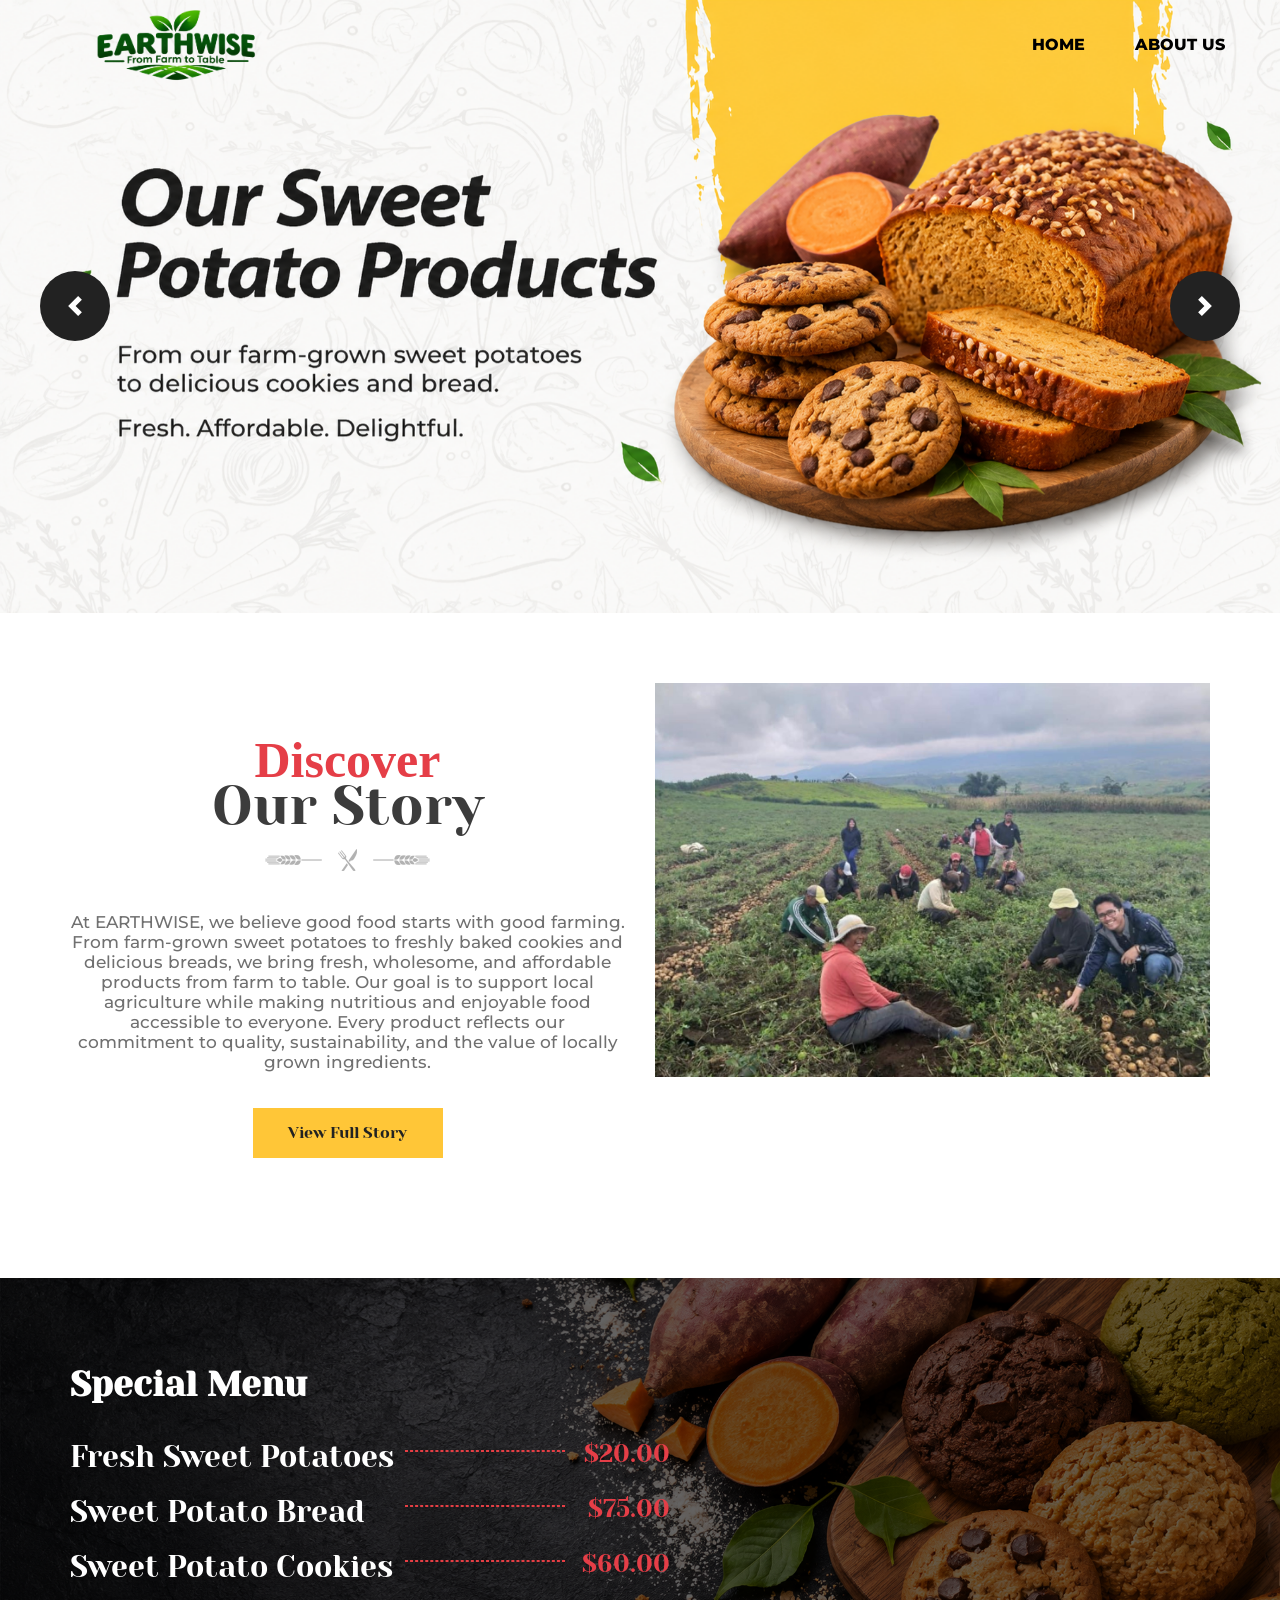
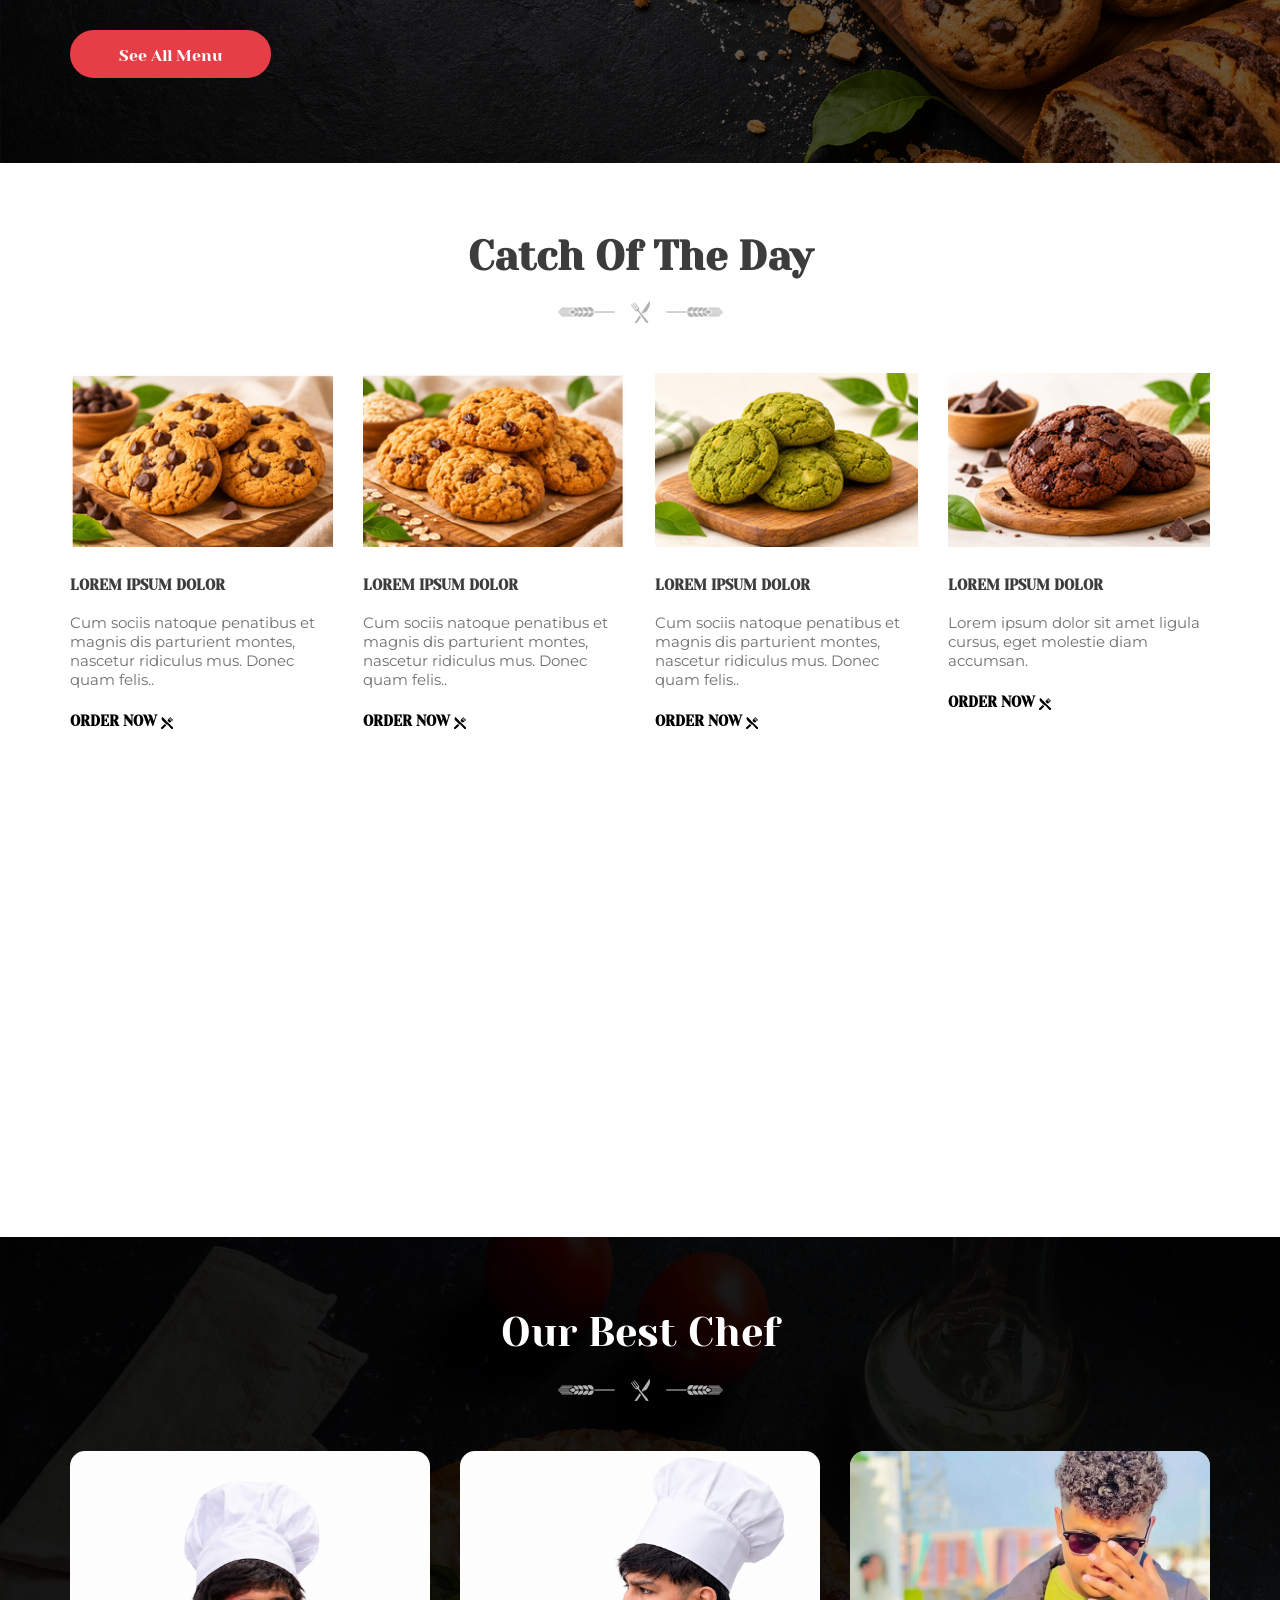
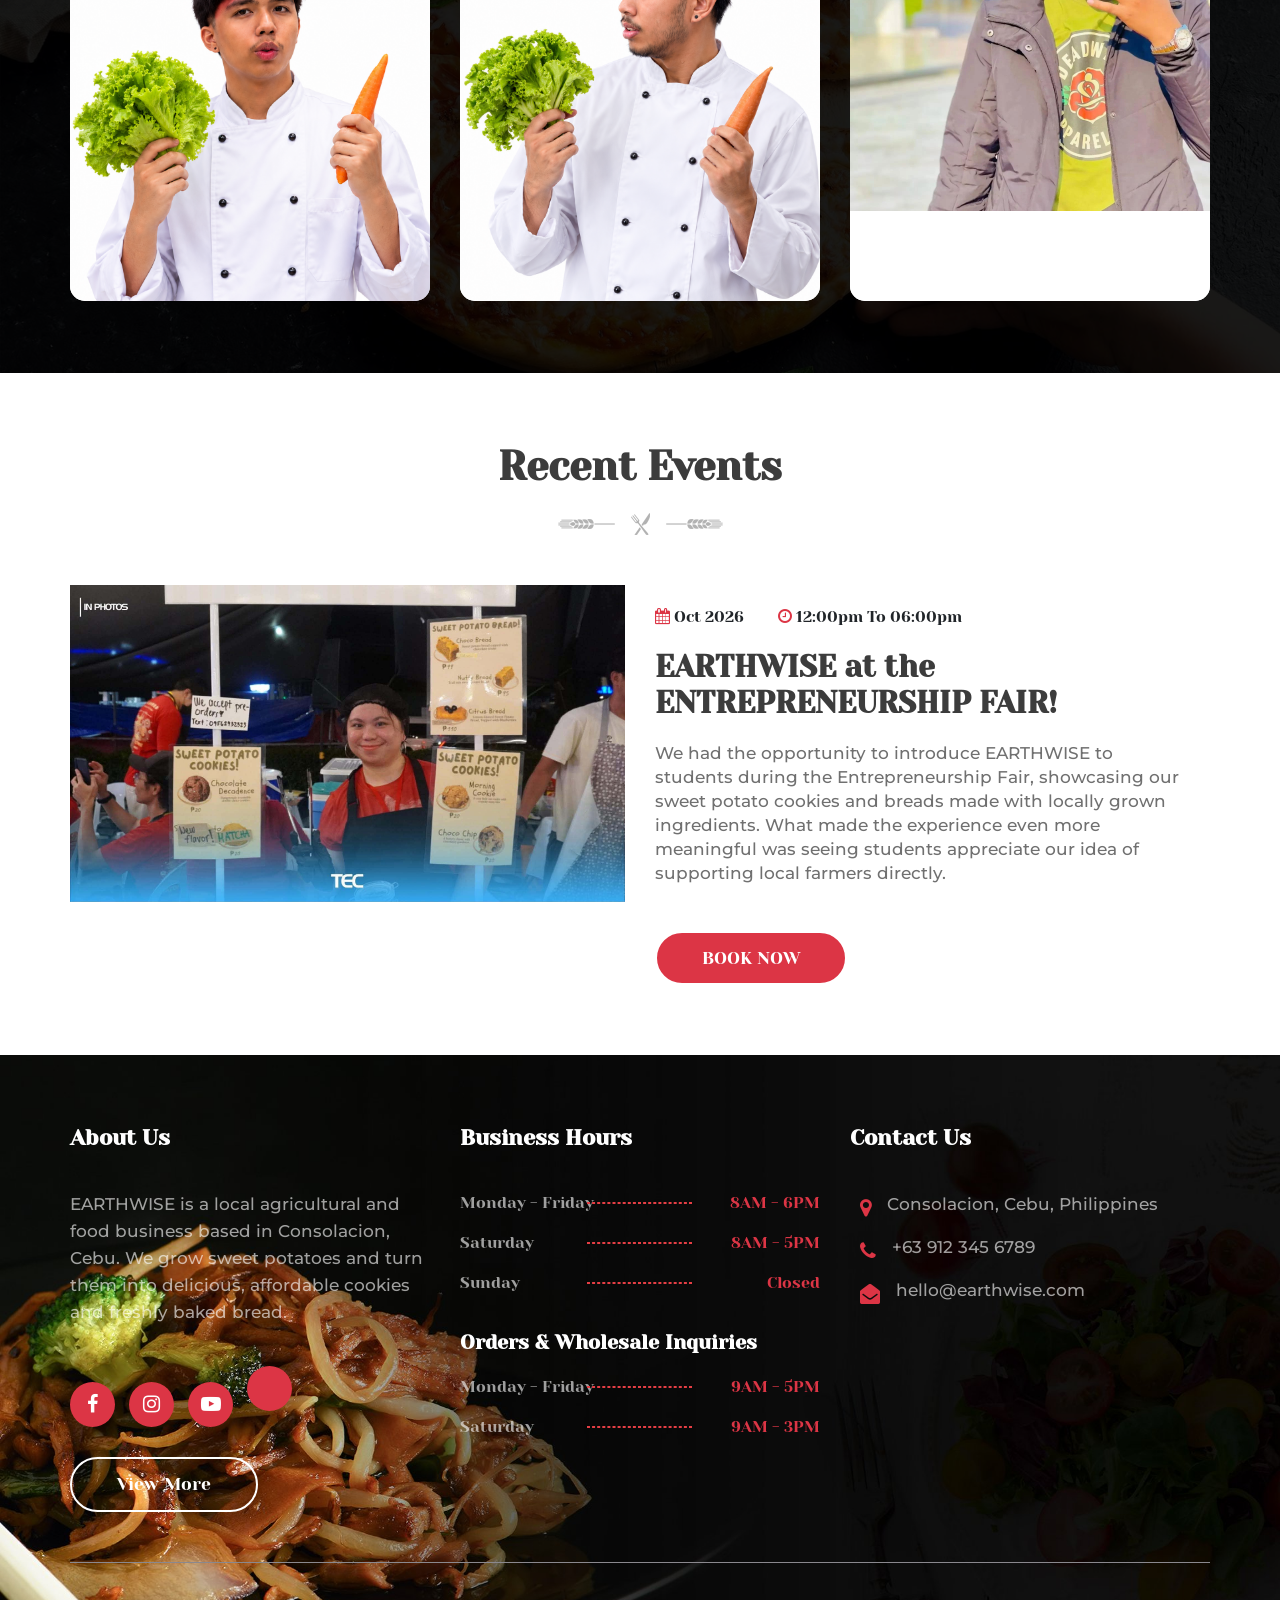
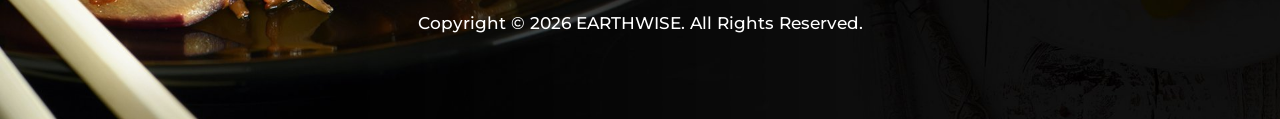
==== index.html @ 4eb08f8b "Update index.html" ====
<!DOCTYPE html>
<html lang="en">
   <head>
      <!-- basic -->
      <meta charset="utf-8">
      <meta http-equiv="X-UA-Compatible" content="IE=edge">
      <!-- mobile metas -->
      <meta name="viewport" content="width=device-width, initial-scale=1">
      <meta name="viewport" content="initial-scale=1, maximum-scale=1">
      <!-- site metas -->
      <meta name="keywords" content="">
      <meta name="description" content="">
      <meta name="author" content="">
      <!-- title -->
      <title>Yummo - Responsive Html5 Theme</title>
      <!-- fevicon -->
      <link rel="icon" href="images/fevicon.jpg" type="image/gif" />
      <!-- bootstrap css -->
      <link rel="stylesheet" href="css/bootstrap.min.css" />
      <!-- owl stylesheets -->
      <link rel="stylesheet" href="css/owl.carousel.min.css" />
      <link rel="stylesheet" href="css/owl.theme.default.css" />
      <!-- slick slider style -->
      <link rel="stylesheet" href="css/slick-theme.css" />
      <link rel="stylesheet" href="css/slick.css" />
      <!-- site css -->
      <link rel="stylesheet" href="css/style.css" />
      <!-- responsive css -->
      <link rel="stylesheet" href="css/responsive.css" />
      <!-- font awesome link -->
      <link rel="stylesheet" href="https://cdnjs.cloudflare.com/ajax/libs/font-awesome/4.7.0/css/font-awesome.min.css" />
      <!---<link href="https://unpkg.com/aos@2.3.1/dist/aos.css" rel="stylesheet"><-->
      <!--[if lt IE 9]>
      <script src="https://oss.maxcdn.com/libs/html5shiv/3.7.0/html5shiv.js"></script>
      <script src="https://oss.maxcdn.com/libs/respond.js/1.4.2/respond.min.js"></script>
      <![endif]-->
   </head>
   <body class="home_page">
      <!-- header -->
      <header>
         <div class="container">
            <div class="row">
               <div class="col-md-12 col-lg-3">
                  <div class="logo">
                     <a href="index.html"><img src="img/logo_.png"></a>
                  </div>
               </div>
               <div class="col-md-12 col-lg-9">
                  <nav>
                     <div class="hamburger">
                        <div class="line1"></div>
                        <div class="line2"></div>
                        <div class="line3"></div>
                     </div>
                     <ul class="nav-links">
                        <li><a href="index.html">HOME</a></li>
                        <li><a href="about.html">ABOUT US</a></li>
                        <!-- <li><a href="h_menu.html">MENU</a></li>
                        <li><a href="reservation.html">RESERVATION</a></li> 
                         <li><a href="blog.html">BLOG</a></li> 
                        <li><a href="contact.html">CONTACT US</a></li> -->
                        </ul>
                  </nav>
               </div>
            </div>
         </div>
      </header>
      <!-- header end -->
      <!-- slider -->
      <div class="slider">
         <div id="slider_main" class="carousel slide" data-ride="carousel">
            <!-- The slideshow -->
            <div class="carousel-inner">
               <div class="carousel-item active">
                  <img src="img/slider1.jpg" alt="slider1" />
               </div>
               <div class="carousel-item">
                  <img src="img/slider2.jpg" alt="slider1" />
               </div>
               <div class="carousel-item">
                  <img src="img/slider3.jpg" alt="slider1" />
               </div>
            </div>
            <!-- Left and right controls -->
            <a class="carousel-control-prev" href="#slider_main" data-slide="prev">
            <span class="carousel-control-prev-icon"></span>
            </a>
            <a class="carousel-control-next" href="#slider_main" data-slide="next">
            <span class="carousel-control-next-icon"></span>
            </a>
         </div>
      </div>
      <!-- slider end -->
      <!--- welcome -->
      <section class="welcome-industro">
         <div class="container">
            <div class="row">
               <div class="col-md-6 col-sm-6 col-lg-6">
                  <div class="our-story">
                     <h4>Discover</h4>
                     <h2>our story</h2>
                     <span><img src="img/heading-dark.png"></span>
                     <p>At EARTHWISE, we believe good food starts with good farming. From farm-grown sweet potatoes to freshly baked cookies and delicious breads, we bring fresh, wholesome, and affordable products from farm to table. Our goal is to support local agriculture while making nutritious and enjoyable food accessible to everyone. Every product reflects our commitment to quality, sustainability, and the value of locally grown ingredients.</p>
                     <a href="#">view full story</a>
                  </div>
               </div>
               <div class="col-md-6 col-sm-6 col-lg-6">
                  <div class="hend-colnge">
                     <img src="img/our-story.jpg">
                  </div>
               </div>
            </div>
         </div>
      </section>
      <!--- End welcome -->
      <!--- Hotel menu -->
      <section class="special-menu">
         <div class="container">
            <div class="row">
               <div class="col-md-8">
                  <div class="Crepes-box">
                     <h2>Special Menu</h2>
                     <ul>
                        <li>Fresh Sweet Potatoes<span>$20.00</span></li>
                        <li>Sweet Potato Bread<span>$75.00</span></li>
                        <li>Sweet Potato Cookies<span>$60.00</span></li>
                     </ul>
                     <a href="h_menu.html">See All Menu</a>
                  </div>
               </div>
            </div>
         </div>
      </section>
      <!--- Hotel menu end -->
      <!-- section -->
      <section class="catchof">
         <div class="container">
            <div class="row">
               <div class="col-md-12">
                  <div class="day-off">
                     <h2>Catch Of The Day</h2>
                     <span><img src="img/heading-dark.png"></span>   
                  </div>
               </div>
               <div class="col-md-3 col-sm-6 col-lg-3">
                  <div class="best-gest">
                     <div class="dolor-text">
                        <img src="img/272x180x1.jpg">
                     </div>
                     <div class="drem-hotel">
                        <h5>LOREM IPSUM DOLOR</h5>
                        <p>Cum sociis natoque penatibus et magnis dis parturient montes, nascetur ridiculus mus. Donec quam felis..</p>
                        <a href="#">Order Now <span><img src="img/12x12x1.png"></span></a>
                     </div>
                  </div>
               </div>
               <div class="col-md-3 col-sm-6 col-lg-3">
                  <div class="best-gest">
                     <div class="dolor-text">
                        <img src="img/272x180x2.jpg">
                     </div>
                     <div class="drem-hotel">
                        <h5>LOREM IPSUM DOLOR</h5>
                        <p>Cum sociis natoque penatibus et magnis dis parturient montes, nascetur ridiculus mus. Donec quam felis..</p>
                        <a href="#">order now <span><img src="img/12x12x1.png"></span></a>
                     </div>
                  </div>
               </div>
               <div class="col-md-3 col-sm-6 col-lg-3">
                  <div class="best-gest">
                     <div class="dolor-text">
                        <img src="img/272x180x3.jpg">
                     </div>
                     <div class="drem-hotel">
                        <h5>LOREM IPSUM DOLOR</h5>
                        <p>Cum sociis natoque penatibus et magnis dis parturient montes, nascetur ridiculus mus. Donec quam felis..</p>
                        <a href="#">order now <span><img src="img/12x12x1.png"></span></a>
                     </div>
                  </div>
               </div>
               <div class="col-md-3 col-sm-6 col-lg-3">
                  <div class="best-gest">
                     <div class="dolor-text">
                        <img src="img/272x180x4.jpg">
                     </div>
                     <div class="drem-hotel">
                        <h5>LOREM IPSUM DOLOR</h5>
                        <p>Lorem ipsum dolor sit amet ligula cursus, eget molestie diam accumsan.</p>
                        <a href="#">order now <span><img src="img/12x12x1.png"></span></a>
                     </div>
                  </div>
               </div>
            </div>
         </div>
      </section>
      <!-- end section -->
      <!-- section -->
      <section class="make-test" style="background-image: url(img/fixed-img.jpg); width: 100%;float: left;background-size: auto;background-attachment: fixed;">
         <div class="container">
            <div class="row">
               <div class="col-md-12">
                  <div class="make-text">
                     <h2>Make taste different</h2>
                     <p>Experience the goodness of locally grown sweet potatoes, transformed into delicious cookies and freshly baked breads. At EARTHWISE, we combine quality ingredients, farm-fresh goodness, and affordable prices to bring something special to every bite. From our farm to your table, discover food that's wholesome, delicious, and made with purpose.</p>
                     <a class="view" href="#">view more</a>
                  </div>
               </div>
            </div>
         </div>
      </section>
      <!-- end section -->


      <!-- blog section 
      <section class="leftst-blog">
         <div class="container">
            <div class="row">
               <div class="col-md-12">
                  <div class="bloger-change">
                     <h2>From the Blog</h2>
                     <span class="icon"><img src="img/heading-dark.png"></span>   
                  </div>
               </div>
               <div class="col-md-4 col-sm-6 col-lg-4">
                  <div class="hotel-blog">
                     <figure class="snip1409"><img src="img/news-img1.jpg">
                        <i class="fa fa-home" aria-hidden="true"></i>
                        <a href="#"></a>
                     </figure>
                     <div class="Spicy-Food">
                        <h4>Hot Cake</h4>
                        <p>Lorem ipsum dolor sit amet, consectetur adipiscing elit eros...</p>
                        <a class="apr" href="#"><span> <i class="fa fa-clock-o" aria-hidden="true"></i>Apr 22, 2016</span></a>
                        <a  class="Comments" href="#"><i class="fa fa-commenting-o" aria-hidden="true"></i><span>  Comments</span></a>
                     </div>
                  </div>
               </div>
               <div class="col-md-4 col-sm-6 col-lg-4">
                  <div class="hotel-blog">
                     <figure class="snip1409"><img src="img/news-img2.jpg">
                        <i class="fa fa-home" aria-hidden="true"></i>
                        <a href="#"></a>
                     </figure>
                     <div class="Spicy-Food">
                        <h4>Fresh Salad</h4>
                        <p>Lorem ipsum dolor sit amet, consectetur adipiscing elit eros...</p>
                        <a class="apr" href="#"><i class="fa fa-clock-o" aria-hidden="true"></i><span> Apr 22, 2016</span></a>
                        <a  class="Comments" href="#"><i class="fa fa-commenting-o" aria-hidden="true"></i><span>  Comments</span></a>
                     </div>
                  </div>
               </div>
               <div class="col-md-4 col-sm-6 col-lg-4">
                  <div class="hotel-blog">
                     <figure class="snip1409"><img src="img/news-img3.jpg">
                        <i class="fa fa-home" aria-hidden="true"></i>
                        <a href="#"></a>
                     </figure>
                     <div class="Spicy-Food">
                        <h4>Spicy Food</h4>
                        <p>Lorem ipsum dolor sit amet, consectetur adipiscing elit eros...</p>
                        <a class="apr" href="#"><i class="fa fa-clock-o" aria-hidden="true"></i><span> Apr 22, 2016</span></a>
                        <a  class="Comments" href="#"> <i class="fa fa-commenting-o" aria-hidden="true"></i><span>  Comments</span></a>
                     </div>
                  </div>
               </div>
            </div>
         </div>
      </section>
       blog section end -->



      <!-- our team -->
      <section class="best-ourchef">
         <div class="container">
            <div class="row">
               <div class="col-md-12">
                  <div class="ullamco-besr">
                     <h2>Our Best Chef</h2>
                     <span class="icon"><img src="img/heading-dark.png"></span>
                  </div>
               </div>
               <div class="col-md-4 col-sm-6 col-lg-4">
                  <div class="surti">
                     <div class="box">
                        <div class="imgBx">
                           <img src="img/t1.png" alt="">
                        </div>
                        <ul class="social-icon">
                           <li><a href="#"><i class="fa fa-facebook"></i></a></li>
                           <li><a href="#"><i class="fa fa-twitter"></i></a></li>
                           <li><a href="#"><i class="fa fa-linkedin"></i></a></li>
                           <li><a href="#"><i class="fa fa-instagram"></i></a></li>
                        </ul>
                        <div class="details">
                           <h2>Ajay S.<br><span>(Senior Chef)</span></h2>
                        </div>
                     </div>
                  </div>
               </div>
               <div class="col-md-4 col-sm-6 col-lg-4">
                  <div class="surti">
                     <div class="box">
                        <div class="imgBx">
                           <img src="img/t2.png" alt="">
                        </div>
                        <ul class="social-icon">
                           <li><a href="#"><i class="fa fa-facebook"></i></a></li>
                           <li><a href="#"><i class="fa fa-twitter"></i></a></li>
                           <li><a href="#"><i class="fa fa-linkedin"></i></a></li>
                           <li><a href="#"><i class="fa fa-instagram"></i></a></li>
                        </ul>
                        <div class="details">
                           <h2>Shruti J.<br><span>(Senior Chef)</span></h2>
                        </div>
                     </div>
                  </div>
               </div>
               <div class="col-md-4 col-sm-6 col-lg-4">
                  <div class="surti">
                     <div class="box">
                        <div class="imgBx">
                           <img src="img/t3.png" alt="">
                        </div>
                        <ul class="social-icon">
                           <li><a href="#"><i class="fa fa-facebook"></i></a></li>
                           <li><a href="#"><i class="fa fa-twitter"></i></a></li>
                           <li><a href="#"><i class="fa fa-linkedin"></i></a></li>
                           <li><a href="#"><i class="fa fa-instagram"></i></a></li>
                        </ul>
                        <div class="details">
                           <h2>Ajay S.<br><span>(Senior Chef)</span></h2>
                        </div>
                     </div>
                  </div>
               </div>
            </div>
         </div>
      </section>
      <!-- our team end -->


 
      <section class="recnet">
         <div class="container">
            <div class="row">
               <div class="col-md-12">
                  <div class="just-news">
                     <h2>Recent Events</h2>
                     <span class="icon"><img src="img/heading-dark.png"></span>   
                  </div>
               </div>
               <div class="col-md-6 col-sm-6 col-lg-6">
                  <div class="jusne-clender">
                     <img src="img/ev1.jpg">
                  </div>
               </div>
               <div class="col-md-6 col-sm-6 col-lg-6">
                  <div class="master-chef">
                     <ul>
                        <li><i class="fa fa-calendar"></i> Oct 2026</li>
                        <li><i class="fa fa-clock-o"></i> 12:00pm To 06:00pm</li>
                     </ul>
                     <h2>EARTHWISE at the ENTREPRENEURSHIP FAIR!</h2>
                     <p>We had the opportunity to introduce EARTHWISE to students during the Entrepreneurship Fair, showcasing our sweet potato cookies and breads made with locally grown ingredients.
What made the experience even more meaningful was seeing students appreciate our idea of supporting local farmers directly.</p>
                     <a class="view" href="#">BOOK NOW</a>
                  </div>
               </div>


            </div>

         </div>
      </section>



      <!-- partners
      <section class="lone-team">
         <div class="container">
            <div class="row">
               <div class="col-md-12">
                  <div class="ecco-fot">
                     <h2>Our Patner’s</h2>
                     <span class="icon"><img src="img/heading-dark.png"></span>
                  </div>
               </div>
               <div class="owl-carousel owl-theme">
                  <div class="item">
                     <div class="news-log">
                        <img src="img/p1 (1).jpg">
                     </div>
                  </div>
                  <div class="item">
                     <div class="news-log">
                        <img src="img/p3.jpg">
                     </div>
                  </div>
                  <div class="item">
                     <div class="news-log">
                        <img src="img/p4.jpg">
                     </div>
                  </div>
                  <div class="item">
                     <div class="news-log">
                        <img src="img/p1 (1).jpg">
                     </div>
                  </div>
               </div>
            </div>
         </div>
      </section>
 partners end -->
   
<!-- footer -->
<footer>
   <div class="container">
      <div class="row">

         <!-- About Us -->
         <div class="col-md-4 col-sm-6 col-lg-4">
            <div class="footer-about">
               <h2>About Us</h2>
               <p>
                  EARTHWISE is a local agricultural and food business
                  based in Consolacion, Cebu. We grow sweet potatoes
                  and turn them into delicious, affordable cookies
                  and freshly baked bread.
               </p>
               <ul>
                  <li><a href="#"><i class="fa fa-facebook"></i></a></li>
                  <li><a href="#"><i class="fa fa-instagram"></i></a></li>
                  <li><a href="#"><i class="fa fa-youtube-play"></i></a></li>
                  <li><a href="#"><i class="fa fa-tiktok"></i></a></li>
               </ul>
               <a class="view" href="about.html">View More</a>
            </div>
         </div>

         <!-- Business Hours -->
         <div class="col-md-4 col-sm-6 col-lg-4">
            <div class="footer-about">
               <h2>Business Hours</h2>
               <ul class="Opening-hours">
                  <li><a href="#">Monday - Friday</a><span>8AM - 6PM</span></li>
                  <li><a href="#">Saturday</a><span>8AM - 5PM</span></li>
                  <li><a href="#">Sunday</a><span>Closed</span></li>

                  <h4>Orders & Wholesale Inquiries</h4>
                  <li><a href="#">Monday - Friday</a><span>9AM - 5PM</span></li>
                  <li><a href="#">Saturday</a><span>9AM - 3PM</span></li>
               </ul>
            </div>
         </div>

         <!-- Contact Us -->
         <div class="col-md-4 col-sm-6 col-lg-4">
            <div class="footer-about">
               <h2>Contact Us</h2>

               <a class="brght" href="#">
                  <i class="fa fa-map-marker" aria-hidden="true"></i>
                  <p class="ind">Consolacion, Cebu, Philippines</p>
               </a>

               <a class="brght" href="tel:+639123456789">
                  <i class="fa fa-phone" aria-hidden="true"></i>
                  <p class="ind">+63 912 345 6789</p>
               </a>

               <a class="brght" href="mailto:hello@earthwise.com">
                  <i class="fa fa-envelope-open" aria-hidden="true"></i>
                  <p class="ind">hello@earthwise.com</p>
               </a>
            </div>
         </div>

         <!-- Copyright -->
         <div class="col-md-12">
            <hr>
            <p class="right">
               Copyright © 2026 EARTHWISE. All Rights Reserved.
            </p>
         </div>

      </div>
   </div>
</footer>
<!-- footer end -->

      <!-- jQuery first, then Popper.js, then Bootstrap JS -->
      <script src="js/jquery.min.js"></script>
      <script src="js/jquery-3.2.1.slim.min.js"></script>
      <script src="js/popper.min.js"></script>
      <script src="js/bootstrap.min.js"></script>
      <script src="js/slick.min.js"></script>
      <script src="js/main.js"></script>
      <script src="js/owl.carousel.min.js"></script>
      <script src="https://unpkg.com/aos@2.3.1/dist/aos.js"></script>
      <script type="text/javascript">/* Demo purposes only */
         $(".hover").mouseleave(
           function () {
             $(this).removeClass("hover");
           }
         );
      </script>
      <script type="text/javascript">$('.owl-carousel').owlCarousel({
         loop:true,
         autoplay:true,
          autoplayTimeout:2000,
         margin:10,
         nav:true,
         responsive:{
             0:{
                 items:2
             },
             600:{
                 items:4
             },
             1000:{
                 items:6
             }
         }
         })
      </script>
      <script>
         AOS.init({duration:1000,
         });
      </script>
   </body>
</html>
---- css/style.css ----
@import url('https://fonts.googleapis.com/css2?family=Yeseva+One&display=swap');
@import url('https://fonts.googleapis.com/css2?family=Bellefair&family=Yeseva+One&display=swap');
@import url('https://fonts.googleapis.com/css2?family=Montserrat:wght@300;400;500;600;700;800;900&display=swap');
* {
    box-sizing: border-box;
}

body {
    margin: 0px;
    padding: 0px;
    font-family: 'Yeseva One', cursive;
    overflow-x: hidden;
}

h1,
h2,
h3,
h4,
h5,
h6 {
    color: #3c3c3c;
    margin: 0px;
    padding: 0px;
    font-family: 'Yeseva One', cursive;
}

.container {
    max-width: 1170px;
    margin: 0 auto;
}

.img-responsive {
    max-width: 100%;
}

.slick-prev,
.slick-next {
    font-size: 0;
    line-height: 0;
    position: absolute;
    top: 50%;
    display: block;
    width: 20px;
    height: 20px;
    padding: 0;
    -webkit-transform: translate(0, -50%);
    -ms-transform: translate(0, -50%);
    transform: translate(0, -50%);
    cursor: pointer;
    color: transparent;
    border: none;
    outline: none;
    background: red;
}

.bg-dark {
    background-color: rgb(0, 23, 60, 0.1) !important;
    position: absolute;
    z-index: 999;
    width: 100%;
    padding: 20px 31px;
}

.slider-section .slick-next {
    right: 40px;
    top: 46%;
    width: 50px;
    height: 50px;
    background-color: #ee2852 !important;
    border: 1px solid #ee2852;
    border-radius: 30px;
    display: none !important;
}

.ml-auto,
.mx-auto {
    margin-left: auto!important;
    font-weight: 700;
}

.slick-dots li {
    position: relative;
    display: inline-block;
    width: 20px;
    height: 20px;
    margin: 0 19px;
    padding: 0;
    cursor: pointer;
    margin: 0 24px;
}

.slider-section .slider-images img:before {
    content: '';
    width: 100%;
    background-color: rgb(19, 15, 64, 0.5);
    position: absolute;
    height: 100%;
}

.slider-section .slider-images img {
    width: 100%;
    position: relative;
}

.slider-images:before {
    content: '';
    width: 100%;
    height: 100%;
    background-color: rgb(0, 0, 0, 0.5);
    position: absolute;
    top: 0;
    bottom: 0;
    z-index: 999;
}

.slick-prev,
.slick-next {
    font-size: 0px;
    line-height: 10;
    position: absolute;
    top: 50%;
    display: block;
    width: 20px;
    height: 20px;
    padding: 0;
    -webkit-transform: translate(0, -50%);
    -ms-transform: translate(0, -50%);
    transform: translate(0, -50%);
    cursor: pointer;
    border: none;
    outline: none;
    z-index: 99;
}

.slider-text {
    position: absolute;
    top: 31%;
    left: 15%;
    right: 15%;
    z-index: 9999;
    text-align: center;
}

.slick-dotted.slick-slider {
    margin-bottom: 0px !important;
}

.navbar-dark .navbar-nav .nav-link {
    color: #ffffff;
}

.slider-text h2 {
    font-size: 50px;
    font-weight: 800;
    color: #ffffff;
    padding-bottom: 26px;
    line-height: 64px;
}

.slider-text span {
    font-size: 17px;
    font-weight: 600;
    color: #47da84;
    letter-spacing: 3px;
}

.slider-text h5 {
    font-weight: 600;
    color: #fff;
}

.slider-text p {
    font-size: 18px;
    font-weight: 500;
    color: #ffff;
}

.slider-text a {
    width: 163px;
    height: 50px;
    background-color: #2ed573;
    display: inline-block;
    text-align: center;
    line-height: 50px;
    text-decoration: none;
    color: #fff;
}

.slider-text a {
    width: 163px;
    height: 50px;
    background-color: #ffffff;
    display: inline-block;
    text-align: center;
    line-height: 50px;
    text-decoration: none;
    color: #191616;
    font-weight: 600;
}

.slider-section .slick-dots li button {
    font-size: none !important;
    line-height: 0;
    display: block;
    width: 12px;
    height: 12px;
    padding: 5px;
    cursor: pointer;
    color: transparent;
    border: 2px solid #e53e47;
    outline: none;
    background: transparent;
    border-radius: 30px;
}

.slider-text a:hover {
    background-color: #ff5e15;
    transition: all 0.8s;
    color: #000;
}

.slider-text h2 {
    font-size: 55px;
    line-height: 58px;
    font-weight: 700;
}

#slider_main .carousel-control-next,
#slider_main .carousel-control-prev {
    position: absolute;
    top: calc(50% - 35px);
    bottom: 0;
    display: -webkit-box;
    display: -ms-flexbox;
    display: flex;
    -webkit-box-align: center;
    -ms-flex-align: center;
    align-items: center;
    -webkit-box-pack: center;
    -ms-flex-pack: center;
    justify-content: center;
    width: 70px;
    color: #fff;
    text-align: center;
    opacity: 1;
    height: 70px;
    border-radius: 100%;
    background: #222;
    margin: 0 40px;
}

#slider_main .carousel-control-next:hover,
#slider_main .carousel-control-prev:hover,
#slider_main .carousel-control-next:focus,
#slider_main .carousel-control-prev:focus {
    background: #ffc637;
}


/*asetic*/

.slick-dots {
    position: absolute;
    bottom: 11px;
    display: block;
    width: 100%;
    padding: 0;
    margin: 0x;
    list-style: none;
    text-align: center;
    cursor: pointer;
}

.slider-text h4 {
    font-size: 24px;
    font-weight: 600;
    color: #e53e47;
    margin-bottom: 26px;
    letter-spacing: 2px;
}

.slick-dots li button:before {
    font-family: 'slick';
    font-size: 6px;
    line-height: 20px;
    position: absolute;
    top: 0;
    left: 0;
    width: 20px;
    height: 20px;
    content: '•';
    text-align: center;
    opacity: .25;
    color: none;
    -webkit-font-smoothing: antialiased;
    -moz-osx-font-smoothing: grayscale;
}

.slider-section .slick-dots li button:hover {
    background-color: #e53e47;
    font-size: none !important;
}


/*nav-bar-*/

header nav {
    width: auto;
    background: transparent;
    box-shadow: none;
    position: relative;
    z-index: 99;
    padding: 18px 0 0;
    float: right;
    display: flex;
    justify-content: flex-end;
    position: absolute;
    right: 0;
    top: -10px;
}

.nav-links li {
    margin-left: 15px;
}


/*Styling logo*/

.logo img {
    max-width: 100%;
    margin: 0;
}


/*Styling Links*/

.nav-links {
    display: flex;
    list-style: none;
    width: auto;
    padding: 0px;
    justify-content: space-between;
    text-transform: uppercase;
    float: right;
    margin: 5px 0 0 0;
}

.nav-links li a {
    text-decoration: none;
    margin: 0px;
    color: #000;
    font-size: 16px;
    font-weight: 800;
    font-family: 'Montserrat', sans-serif;
    padding: 10px 0;
    float: left;
}

.nav-links li a:hover {
    color: #e53e47;
}

.nav-links li {
    position: relative;
    margin: 0 0 0 50px;
}

.nav-links li a::before {
    content: "";
    display: block;
    height: 3px;
    width: 0%;
    background-color: #e53e47;
    position: absolute;
    transition: all ease-in-out 250ms;
    margin: 0;
    bottom: 0;
}

.nav-links li a:hover::before {
    width: 100%;
}

header {
    padding: 10px 0;
    position: relative;
    width: 100%;
    z-index: 1;
}

.home_page header {
    position: absolute;
    top: 0;
    left: 0;
}


/*Styling Buttons*/

.login-button {
    background-color: #e53e47;
    border: 1.5px solid #e53e47;
    border-radius: 0px;
    padding: 8px 31px;
    font-size: 15px;
    cursor: pointer;
    color: #fff;
}

.login-button:hover {
    color: #131418;
    background-color: #f2f5f7;
    border: 1.5px solid #f2f5f7;
    transition: all ease-in-out 350ms;
}

.join-button {
    color: #131418;
    background-color: #61DAFB;
    border: 1.5px solid #61DAFB;
    border-radius: 2em;
    padding: 0.6rem 0.8rem;
    font-size: 1rem;
    cursor: pointer;
}

.join-button:hover {
    color: #f2f5f7;
    background-color: transparent;
    border: 1.5px solid #f2f5f7;
    transition: all ease-in-out 350ms;
}


/*Styling Hamburger Icon*/

.hamburger div {
    width: 30px;
    height: 3px;
    background: #222;
    margin: 4px 0;
    transition: all 0.3s ease;
}

.hamburger {
    display: none;
}


/*Stying for small screens*/

@media screen and (max-width: 991px) {
    nav {
        position: absolute;
        z-index: 3;
    }
    nav {
        padding: 0px;
        text-align: center;
    }
    .nav-links {
        padding-top: 20px;
    }
    .nav-links li a {
        color: #fff;
    }
    .nav-links {
        display: block;
    }
    .nav-links li {
        position: relative;
        margin: 0;
        float: left;
        width: 100%;
        padding-left: 30px;
    }
    .nav-links.open {
        left: 0;
    }
    .hamburger {
        display: block;
        position: absolute;
        cursor: pointer;
        right: 15px;
        top: 30%;
        transform: translate(-5%, -50%);
        z-index: 2;
        transition: all 0.7s ease;
    }
    .nav-links {
        position: fixed;
        background: #131418;
        height: 100vh;
        width: 100%;
        flex-direction: column;
        clip-path: circle(50px at 90% -20%);
        -webkit-clip-path: circle(50px at 90% -10%);
        transition: all 1s ease-out;
        pointer-events: none;
        top: -40px;
    }
    .nav-links.open {
        clip-path: circle(1000px at 90% 0);
        -webkit-clip-path: circle(1000px at 90% 0);
        pointer-events: all;
        top: 78px;
    }
    .nav-links li {
        opacity: 0;
    }
    .nav-links li:nth-child(1) {
        transition: all 0.5s ease 0.2s;
    }
    .nav-links li:nth-child(2) {
        transition: all 0.5s ease 0.4s;
    }
    .nav-links li:nth-child(3) {
        transition: all 0.5s ease 0.6s;
    }
    .nav-links li:nth-child(4) {
        transition: all 0.5s ease 0.7s;
    }
    .nav-links li:nth-child(5) {
        transition: all 0.5s ease 0.8s;
    }
    .nav-links li:nth-child(6) {
        transition: all 0.5s ease 0.9s;
        margin: 0;
    }
    .nav-links li:nth-child(7) {
        transition: all 0.5s ease 1s;
        margin: 0;
    }
    li.fade {
        opacity: 1;
    }
}


/*Animating Hamburger Icon on Click*/

.toggle .line1 {
    transform: rotate(-45deg) translate(-5px, 6px);
}

.toggle .line2 {
    transition: all 0.7s ease;
    width: 0;
}

.toggle .line3 {
    transform: rotate(45deg) translate(-5px, -6px);
}

section.welcome-industro {
    width: 100%;
    float: left;
    margin: 0px;
    padding: 70px 0;
}

.our-story h4 {
    font-size: 50px;
    color: #e53e47;
    font-family: fangsong;
    font-weight: 800;
    padding: 15px 0 0;
    line-height: 25px;
}

.our-story h2 {
    font-size: 55px;
    margin: 0;
    text-transform: capitalize;
}

p {
    font-family: 'Montserrat', sans-serif;
    font-size: 17px !important;
    color: #333;
    font-weight: 500;
    line-height: normal;
    margin-bottom: ;
}

.our-story p {
    font-size: 16px;
    margin: 21px 0;
}

.our-story {
    text-align: center;
    width: 100%;
    float: left;
    padding: 50px 0;
}

.our-story a {
    font-size: 16px;
    color: #222;
    text-decoration: none;
    width: 190px;
    height: 50px;
    background-color: #ffc637;
    display: inline-block;
    line-height: 50px;
    margin-top: 15px;
    text-transform: capitalize;
}

.hend-colnge img {
    width: 100%;
}

.our-story span img {
    margin: 10px 0 20px 0;
}

.our-story a:hover {
    background-color: #3c3c3c;
    color: #ffffff;
    transition: all 0.8s;
}

section.special-menu {
    width: 100%;
    float: left;
    margin: 0px;
    padding: 85px 0;
    background: url(../img/menu_bg.jpg);
    background-size: cover;
    position: relative;
}

section.special-menu:before {
    width: 100%;
    float: left;
    background-color: rgb(0, 0, 0, 0.6);
    top: 0;
    position: absolute;
    height: 100%;
    content: '';
}

.Crepes-box h2 {
    font-size: 35px;
    color: #fff;
    font-weight: 700;
    margin-bottom: 30px;
}

.Crepes-box ul {
    margin: 0px;
    padding: 0px;
}

.Crepes-box ul li {
    list-style: none;
    margin: 0px;
    color: #fff;
    padding: 0px 0 10px 0;
    font-size: 30px;
    font-weight: 500;
    position: relative;
}

.Crepes-box {
    max-width: 600px;
    padding: 0px;
    margin: 0px;
}

.Crepes-box ul li span {
    color: #e53e47;
    float: right;
    font-size: 25px;
}

section.special-menu a {
    background-color: #e53e47;
    height: 48px;
    display: inline-block;
    text-align: center;
    color: #FFF;
    border-radius: 45px;
    padding: 5px 47px;
    line-height: 37px;
    text-decoration: none;
    margin-top: 30px;
    border: 2px solid #e53e47;
}

.Crepes-box ul li:before {
    content: '';
    width: 160px;
    position: absolute;
    border: dashed 1px #e53e44;
    right: 105px;
    top: 15px;
    bottom: 0;
    height: 2px;
    /* left: 0; */
}

section.special-menu a:hover {
    background-color: transparent;
    border: 2px solid #e53e47;
    transition: all 0.5s ease;
}

.day-off {
    width: 100%;
    float: left;
    margin: 0px;
    padding-bottom: 50px;
    text-align: center;
}

.day-off h2 {
    font-size: 40px;
    font-weight: 700;
}

section.catchof {
    width: 100%;
    float: left;
    margin: 0px;
    padding: 70px 0;
}

.day-off span img {
    margin-top: 20px;
}

.best-gest {
    width: 100%;
    float: left;
    background-color: #fff;
}

.drem-hotel {
    width: 100%;
    float: left;
    margin: 0px;
    padding: 30px 0 0;
}

.dolor-text img {
    width: 100%;
}

.drem-hotel h5 {
    font-size: 14px;
    font-weight: 600;
}

.drem-hotel p {
    font-size: 14px;
    font-weight: normal;
    margin: 20px 0;
}

.drem-hotel a {
    text-decoration: none;
    font-size: 14px;
    font-weight: 700;
    color: #000;
    text-transform: uppercase;
}

.make-text h2 {
    font-size: 40px;
    color: #fff;
    word-spacing: 10px;
    letter-spacing: 9px;
    text-transform: uppercase;
}

.drem-hotel a:hover {
    color: #e53e47;
    transition: all 0.8s;
}

.make-text {
    width: 100%;
    float: left;
    text-align: center;
}

.make-text h2 {
    font-size: 45px;
    color: #fff;
    word-spacing: 10px;
    letter-spacing: 1px;
    text-transform: uppercase;
}

.make-text p {
    color: #fff;
    max-width: 90%;
    margin: 0 auto;
    font-weight: 100;
    padding: 15px 0 0 0;
    font-size: 18px !important;
    font-weight: 500;
    line-height: 25px;
    margin-top: 10px;
    margin-bottom: 10px;
}

.make-text {
    width: 100%;
    float: left;
    padding: 80px 0;
}

a.view {
    padding: 12px 45px;
    border: 2px solid #fff;
    border-radius: 50px;
    font-weight: 100;
    text-decoration: none;
    text-align: center;
    display: inline-block;
    margin: 30px 0 0 0;
    transition: all 0.6s ease;
    text-transform: capitalize;
    color: #fff;
    font-size: 1.1rem;
}

.view:hover {
    background-color: #e53e47;
    border-color: #e53e47;
    color: #fff;
}

figure.snip1409 *,
figure.snip1409 *:after {
    -webkit-box-sizing: border-box;
    box-sizing: border-box;
    -webkit-transition: all 0.35s ease;
    transition: all 0.35s ease;
}

figure.snip1409 img {
    max-width: 100%;
    backface-visibility: hidden;
    vertical-align: top;
}

figure.snip1409 i {
    position: absolute;
    top: 25%;
    left: 50%;
    font-size: 42px;
    -webkit-transform: translate(-50%, 0%);
    transform: translate(-50%, 0%);
    opacity: 0;
    z-index: 2;
    color: #fff;
}

figure.snip1409 a {
    position: absolute;
    top: 0;
    bottom: 0;
    left: 0;
    right: 0;
    z-index: 2;
}

figure.snip1409:hover img,
figure.snip1409.hover img {
    zoom: 1;
    filter: alpha(opacity=10);
    -webkit-opacity: 0.1;
    opacity: 0.1;
}

figure.snip1409:hover:after,
figure.snip1409:hover:after,
figure.snip1409:hover:after,
figure.snip1409.hover:after {
    opacity: 1;
    position: absolute;
    top: 0px;
    bottom: 212px;
    left: 10px;
    right: 10px;
}

figure.snip1409:hover i,
figure.snip1409.hover i {
    -webkit-transform: translate(-50%, -50%);
    transform: translate(-50%, -50%);
    opacity: 0.9;
}

.hotel-blog {
    width: 100%;
    float: left;
    margin: 0px;
    padding: 0px;
    background-color: #fff;
    box-shadow: none;
}

figure {
    margin: 0px;
    background-color: #e53e47;
}

.Spicy-Food {
    width: 100%;
    float: left;
    margin: 0px;
    padding: 30px 40px;
    background: #f6f6f6;
}

.Spicy-Food h4 {
    font-size: 22px;
    font-weight: 400;
}

.Spicy-Food p {
    margin: 15px 0;
}

.lone-team {
    background: #f9f9f9;
}

.bloger-change h2 {
    font-size: 40px;
    font-weight: 600;
}

a.apr {
    float: left;
    font-size: 14px;
    color: #3c3c3c;
    font-weight: 500;
    text-decoration: none;
}

a.Comments {
    float: right;
    font-size: 15px;
    color: #3c3c3c;
    text-decoration: none;
}

a.Comments:hover {
    color: #e53e47;
    transition: all 0.8s ease;
}

a.apr:hover {
    color: #e53e47;
    transition: all 0.8s ease;
}

.bloger-change {
    width: 100%;
    float: left;
    padding-bottom: 50px;
    text-align: center;
}

section.leftst-blog {
    width: 100%;
    float: left;
    margin: 0px;
    padding: 70px 0;
}

.Spicy-Food a i {
    margin-right: 5px;
}

span.icon {
    margin-top: 20px;
    display: inline-block;
}

.just-news {
    width: 100%;
    float: left;
    margin: 0px;
    text-align: center;
    padding-bottom: 50px;
}

p {
    margin-top: 0;
    color: #707070;
}

.just-news h2 {
    font-size: 40px;
    font-weight: 700;
}

.master-chef a.view {
    background-color: #dc3545;
}

.master-chef a.view:hover {
    background-color: transparent;
    color: #3c3c3c;
}

.master-chef ul {
    margin: 0px;
    padding: 0px;
}

.master-chef ul li {
    list-style: none;
    display: inline-block;
    margin: 0px;
    padding: 0 30px 0 0;
}

.jusne-clender img {
    width: 100%;
}

.master-chef h2 {
    font-size: 30px;
    font-weight: 700;
    padding: 20px 0;
}

.master-chef {
    width: 100%;
    float: left;
    margin: 0px;
    padding-top: 20px;
}

.master-chef ul li i {
    color: #dc3545;
}

.m-ss {
    padding: 35px 0;
    width: 100%;
    float: left;
}

section.recnet {
    width: 100%;
    float: left;
    margin: 0PX;
    padding: 70px 0;
}

.master-chef ul li:hover {
    color: #dc3545;
    transition: all 0.6s;
}

.box {
    position: relative;
    top: 0;
    width: 100%;
    height: 450px;
    border-radius: 15px;
    overflow: hidden;
}

.box .imgBx {
    position: absolute;
    top: 0;
    left: 0;
    width: 100%;
    height: 100%;
    transition: 0.5s;
    z-index: 2;
    background: #fff;
}

.box .imgBx img {
    transition: 0.5s;
    width: 100%;
}

.box:hover .imgBx img {
    opacity: 0.5;
}

.box .social-icon {
    position: absolute;
    top: 50%;
    left: 50%;
    transform: translate(-50%, -50%);
    z-index: 3;
    display: flex;
    margin: 0;
    padding: 0;
}

.box .social-icon li {
    list-style: none;
}

.box .social-icon li a {
    position: relative;
    display: block;
    width: 50px;
    height: 50px;
    text-align: center;
    background-color: #fff;
    color: #262626;
    margin: 0 5px;
    border-radius: 50%;
    transition: 0.5s;
    transform: translateY(150px);
    opacity: 0;
}

.box .social-icon li a .fa {
    font-size: 22px;
    line-height: 50px;
    transition: 0.5s;
}

.box .social-icon li a:hover .fa {
    transform: rotateY(360deg);
}

.box:hover .social-icon li a {
    transform: translateY(0px);
    opacity: 1;
}

.box:hover .social-icon li:nth-child(1) a {
    transition-delay: 0s;
}

.box:hover .social-icon li:nth-child(2) a {
    transition-delay: 0.2s;
}

.box:hover .social-icon li:nth-child(3) a {
    transition-delay: 0.4s;
}

.box:hover .social-icon li:nth-child(4) a {
    transition-delay: 0.6s;
}

.box .details {
    position: absolute;
    bottom: 0;
    left: 0;
    background-color: #fff;
    z-index: 1;
    width: 100%;
    height: 100px;
    box-sizing: border-box;
    padding: 10px;
}

.box .details h2 {
    margin: 10px 0 22px 0;
    text-align: center;
    font-size: 25px;
}

.box .details h2 span {
    color: #8f8f8f;
    font-size: 16px;
}

.box:hover .imgBx {
    transform: translateY(-100px);
}

section.best-ourchef {
    width: 100%;
    float: left;
    margin: 0px;
    padding: 72px 0;
    background: url(../img/team_bg.jpg);
    position: relative;
    background-size: cover;
}

section.best-ourchef:before {
    content: '';
    width: 100%;
    height: 100%;
    position: absolute;
    background-color: rgb(0, 0, 0, 0.9);
    top: 0;
}

.ullamco-besr {
    width: 100%;
    float: left;
    margin: 0px;
    padding-bottom: 50px;
    text-align: center;
}

.ullamco-besr h2 {
    font-size: 40px;
    color: #fff;
}

.ecco-fot {
    width: 100%;
    float: left;
    margin: 0px;
    text-align: center;
}

.ecco-fot {
    width: 100%;
    float: left;
    margin: 0px;
    padding-bottom: 50px;
}

section.lone-team {
    width: 100%;
    float: left;
    padding: 70px 0;
}

.ecco-fot h2 {
    font-size: 40px;
    font-weight: 700;
}

footer {
    width: 100%;
    float: left;
    background: url('../img/fixed-img.jpg');
    background-color: #3a393e;
    padding: 70px 0px;
    background-size: cover;
    position: relative;
}

footer::after {
    background: #000;
    content: "";
    display: none;
    width: 100%;
    height: 100%;
    position: absolute;
    left: 0;
    opacity: 0.7;
    top: 0;
    z-index: 1;
}

footer .container {
    z-index: 11;
    position: relative;
}

.footer-about h2 {
    font-size: 22px;
    font-weight: 600;
    color: #fff;
    padding-bottom: 40px;
}

.footer-about p {
    color: rgba(255, 255, 255, 0.61);
    font-size: 14px;
    line-height: 27px;
}

.footer-about ul li {
    margin: 0px;
    padding: 0px 10px 0 0;
    list-style: none;
    display: inline-block;
}

.footer-about ul {
    margin: 40px 0 0 0;
    padding: 0px;
}

.footer-about ul li a i {
    width: 45px;
    height: 45px;
    background-color: #dc3545;
    line-height: 45px;
    text-align: center;
    color: #fff;
    border-radius: 40px;
    font-size: 20px;
}

.footer-about ul li a i:hover {
    background-color: #fff;
    color: #3c3c3c;
    transition: all 0.9s ease;
}

ul.Opening-hours ul {
    margin: 0px;
    padding: 0px;
}

ul.Opening-hours {
    margin: 0px;
    padding: 0px;
}

ul.Opening-hours li {
    list-style: none;
    padding: 0px;
    margin: 0px;
    position: relative;
}

ul.Opening-hours li a {
    text-decoration: none;
    display: inline-block;
    font-size: 16px;
    color: rgba(255, 255, 255, 0.61);
}

ul.Opening-hours li {
    list-style: none;
    padding: 0px;
    margin: 0px 0 16px 0;
    position: relative;
    display: block;
}

ul.Opening-hours li span {
    float: right;
}

ul.Opening-hours li span {
    float: right;
    color: #dc3545;
}

ul.Opening-hours li:before {
    content: '';
    border: dashed 1px #e53e44;
    position: absolute;
    /* left: 0; */
    right: 128px;
    top: 11px;
    width: 105px;
}

ul.Opening-hours h4 {
    font-size: 20px;
    padding: 20px 0;
    color: #fff;
    font-weight: 600;
}

a.brght {
    display: flex;
    align-items: center;
    text-decoration: none;
}

a.brght i {
    color: #dc3545;
    padding-right: 16px;
    font-size: 20px;
    position: relative;
    top: -5px;
    padding-left: 10px;
}

hr {
    background-color: #9a979e;
    margin: 50px 0;
}

p.right {
    text-align: center;
    color: #fff;
}

ul.Opening-hours li a:hover {
    color: #dc3545;
    transition: all 0.6s ease;
}

a.brght p:hover {
    color: #dc3545;
    transition: all 0.6s ease;
}

section.about-bannner {
    width: 100%;
    float: left;
    background-image: url(../img/menu_bg.jpg);
    background-color: #3a393e;
    padding: 90px 0;
    background-size: cover;
    background-position: center center;
    position: relative;
}

section.about-bannner::after {
    content: "";
    display: block;
    position: absolute;
    top: 0;
    left: 0;
    background: #000;
    opacity: 0;
    z-index: 1;
    width: 100%;
    height: 100%;
}

section.about-bannner .container {
    position: relative;
    z-index: 11;
}

.clentes-best h2 {
    font-size: 40px;
    font-weight: 600;
    color: #fff;
}

.clentes-best ul {
    margin: 23px 0 0 0;
    padding: 0px;
}

.clentes-best ul li {
    margin: 0px;
    padding: 0px;
    list-style: none;
    display: inline-block;
}

.clentes-best ul li a {
    text-decoration: none;
    font-size: 18px;
    color: #fff;
}

.clentes-best ul li a i {
    padding: 0 15px;
}

.clentes-best ul li a span {
    color: #ffc637;
}

.westrot {
    width: 100%;
    text-align: center;
}

.westrot h6 {
    font-size: 40px;
    font-weight: 500;
    color: #dc3545;
}

.westrot h2 {
    font-size: 44px;
    font-weight: 800;
    padding: 20px 0 0 0;
}

.westrot a.view {
    background-color: #dc3545;
}

.westrot a.view:hover {
    background-color: transparent;
    color: #dc3545;
}

section.welcome-restaurant {
    width: 100%;
    float: left;
    margin: 70px 0;
}

.duis-excpeat img {
    width: 100%;
}

.westrot p {
    margin-top: 20px;
}

section.Free-delivery {
    width: 100%;
    float: left;
    padding: 100px 0;
    background: url(../img/counter_bg.jpg);
    background-size: cover;
    position: relative;
    background-attachment: fixed;
}

section.Free-delivery:before {
    content: '';
    width: 100%;
    float: left;
    height: 100%;
    background-color: rgb(0, 0, 0, 0.9);
    position: absolute;
    top: 0;
    bottom: 0;
}

.mollir {
    width: 100%;
    float: left;
    margin: 0px;
    padding: 0px;
    text-align: center;
}

.coffee-text h5 {
    font-size: 25px;
    font-weight: 800;
    color: #ffff;
    padding: 22px 0;
    margin-top: 10px;
}

.coffee-text p {
    color: #fff;
}

.pulse-image {
    animation: pulse 2s infinite;
    border-radius: 50%;
}

@keyframes pulse {
    0% {
        box-shadow: 0 0 0 0 rgba(168, 63, 57, 0.4);
    }
    5% {
        transform: scale(1.01);
    }
    15% {
        transform: scale(1);
    }
    70% {
        box-shadow: 0 0 0 50px rgba(168, 63, 57, 0);
    }
    100% {
        box-shadow: 0 0 0 100px rgba(168, 63, 57, 0);
    }
}

section.clentes-banner {
    width: 100%;
    float: left;
    padding: 70px 0;
    margin: 0px;
    background: url(../img/clients.jpg);
    background-attachment: fixed;
    position: relative;
}

section.clentes-banner:before {
    content: '';
    width: 100%;
    height: 100%;
    background-color: rgb(0, 0, 0, 0.8);
    position: absolute;
    top: 0;
    bottom: 0;
}

.vedio-clentes {
    display: flex;
}

.hot-clints p {
    max-width: 669px;
    color: #fff;
    margin: 0px;
}

.hot-clints {
    margin-left: 20px;
}

.hot-clints h6 {
    font-size: 16px;
    font-weight: 600;
    color: #fff;
}

.hot-clints h6 span {
    color: #dc3545;
}

.colg-cheak img {
    width: 140px;
    height: 140px;
    border-radius: 100%;
}

h2.Testimonial-section {
    padding-bottom: 60px;
    font-size: 40px;
    font-weight: 800;
    color: #fff;
}

.drem-hotel p {
    font-size: 15px !important;
}

.master-chef p {
    padding-right: 20px;
    line-height: 24px;
}

#slider_main img {
    width: 100%;
}

.logo {
    float: left;
}

.logo img {
    max-width: 210px;
    margin: 0;
}


/** contact css **/

.contact_section {
    background-image: url('../img/contact_banner.jpg');
    background-size: cover;
    background-position: right center;
}

.contact_blog {
    text-align: center;
    border: solid #e1e1e1 1px;
    padding: 40px;
    margin: 10px 0;
}

.form_contant .field {
    margin: 20px 0 0;
}

.contact_blog {
    text-align: center;
    padding: 40px 20px;
    margin: 10px 0;
    background: rgba(255, 255, 255, .9);
    border-radius: 5px;
    border: none;
}

.contact_blog div.center img {
    margin-bottom: 15px;
}

.contact_blog div.center h5 {
    margin: 5px 0 8px;
    font-weight: 500;
    font-size: 18px;
    text-transform: none;
}

.contact_blog p {
    margin: 0;
    font-size: 15px;
    margin-top: 2px;
    font-size: 14px !important;
}


/** contact form **/


/**== Form ==**/

input.field_custom {
    border: solid #e1e1e1 1px;
    background: rgba(255, 255, 255, .9);
    width: 100%;
    background: #fff;
    min-height: 50px;
    padding: 5px 20px;
    line-height: normal;
    border-radius: 5px;
    margin-bottom: 10px;
    font-size: 14px;
    color: #737373;
    font-weight: 500;
    font-family: 'Montserrat', sans-serif;
}

textarea.field_custom {
    border: solid #e1e1e1 1px;
    width: 100%;
    background: rgba(255, 255, 255, .9);
    min-height: 120px;
    padding: 20px 20px;
    line-height: normal;
    border-radius: 5px;
    margin-bottom: 10px;
    font-size: 14px;
    color: #737373;
    font-weight: 300;
}

.field {
    padding: 0;
}

.btn.main_bt {
    font-size: 16px;
    color: #222;
    text-decoration: none;
    width: 190px;
    height: 50px;
    background-color: #ffc637;
    display: inline-block;
    line-height: 50px;
    margin-top: 15px;
    text-transform: capitalize;
    padding: 0;
    margin: 30px auto 0;
    display: flex;
    justify-content: center;
}
---- css/responsive.css ----
@media (max-width: 1200px) {}

@media (max-width: 1024px) {}

@media (max-width: 991px) {
  .drem-hotel p {
    font-size: 12px;
  }
  ul.Opening-hours li:before {
    right: 91px;
    width: 37px;
  }
  .footer-about ul li {
    padding: 0px 5px 0 0;
  }
}

@media (max-width: 767px) {
  .slider-text h2 {
    font-size: 39px;
    line-height: 47px;
  }
  .our-story p {
    font-size: 14px;
  }
  .hot-clints p {
    max-width: 100%;
  }
  .best-gest {
    margin-bottom: 30px;
  }
  .make-text h2 {
    font-size: 25px;
  }
  .make-text p {
    font-size: 14px;
  }
  .hotel-blog {
    margin-bottom: 30px;
  }
  .master-chef ul li {
    padding: 0 10px 0 0;
    font-size: 14px;
  }
  .master-chef h2 {
    font-size: 22px;
  }
  .surti {
    margin-bottom: 30px;
  }
  .owl-theme .owl-dots .owl-dot.active span,
  .owl-theme .owl-dots .owl-dot:hover span {
    background: #bd2130;
  }
  .footer-about {
    margin-bottom: 30px;
  }
  .westrot h2 {
    font-size: 24px;
  }
  ul.Opening-hours h4 {
    font-size: 16px;
  }
  .westrot h6 {
    font-size: 30px;
  }
  .mollir {
    margin-bottom: 50px;
  }
}

@media (max-width: 575px) {
  .slider-text h2 {
    font-size: 23px;
    line-height: 25px;
    margin: 0px;
  }
  .slick-dots {
    display: none;
  }
  .slider-text {
    top: 51%;
  }
  .slider-text a {
    display: none;
  }
  .Crepes-box ul li:before {
    width: 120px;
  }
  .slick-dots {
    display: none !important;
  }
  .slider-text h4 {
    display: none;
  }
  .our-story {
    margin-bottom: 50px;
    padding: 0;
  }
  header nav {
    top: -35px;
  }
  .master-chef {
    margin-bottom: 50px;
  }
  .owl-theme .owl-nav {
    display: none;
  }
  ul.Opening-hours li:before {
    right: 113px;
    width: 85px;
  }
  .ullamco-besr h2 {
    font-size: 36px;
  }
  .m-ss {
    padding: 22px 0;
  }
  .Crepes-box ul li {
    font-size: 18px;
  }
  .Crepes-box ul li:before {
    display: none;
  }
  .Crepes-box ul li span {
    font-size: 18px;
  }
  .day-off h2 {
    font-size: 30px;
  }
  .westrot {
    margin-bottom: 50px;
  }
  .vedio-clentes {
    display: inline-block;
    text-align: center;
  }
  .colg-cheak {
    margin-bottom: 30px;
  }
  #slider_main .carousel-control-next,
  #slider_main .carousel-control-prev {
    top: calc(50% - 25px);
    width: 50px;
    height: 50px;
    margin: 0 20px;
  }
  footer::after {
    background: #000;
    content: "";
    display: block;
    width: 100%;
    height: 100%;
    position: absolute;
    left: 0;
    top: 0;
    z-index: 1;
  }
}

@media (min-width: 576px) and (max-width: 991px) {
  .hamburger {
    top: -18px;
  }
}

@media (min-width: 992px) and (max-width: 1199px) {
  .nav-links li {
    position: relative;
    margin: 0 0 0 30px;
  }
  .nav-links {
    margin: 5px 20px 0 0;
  }
}

@media (max-width: 991px) {
  .home_page header {
    position: relative;
  }
}
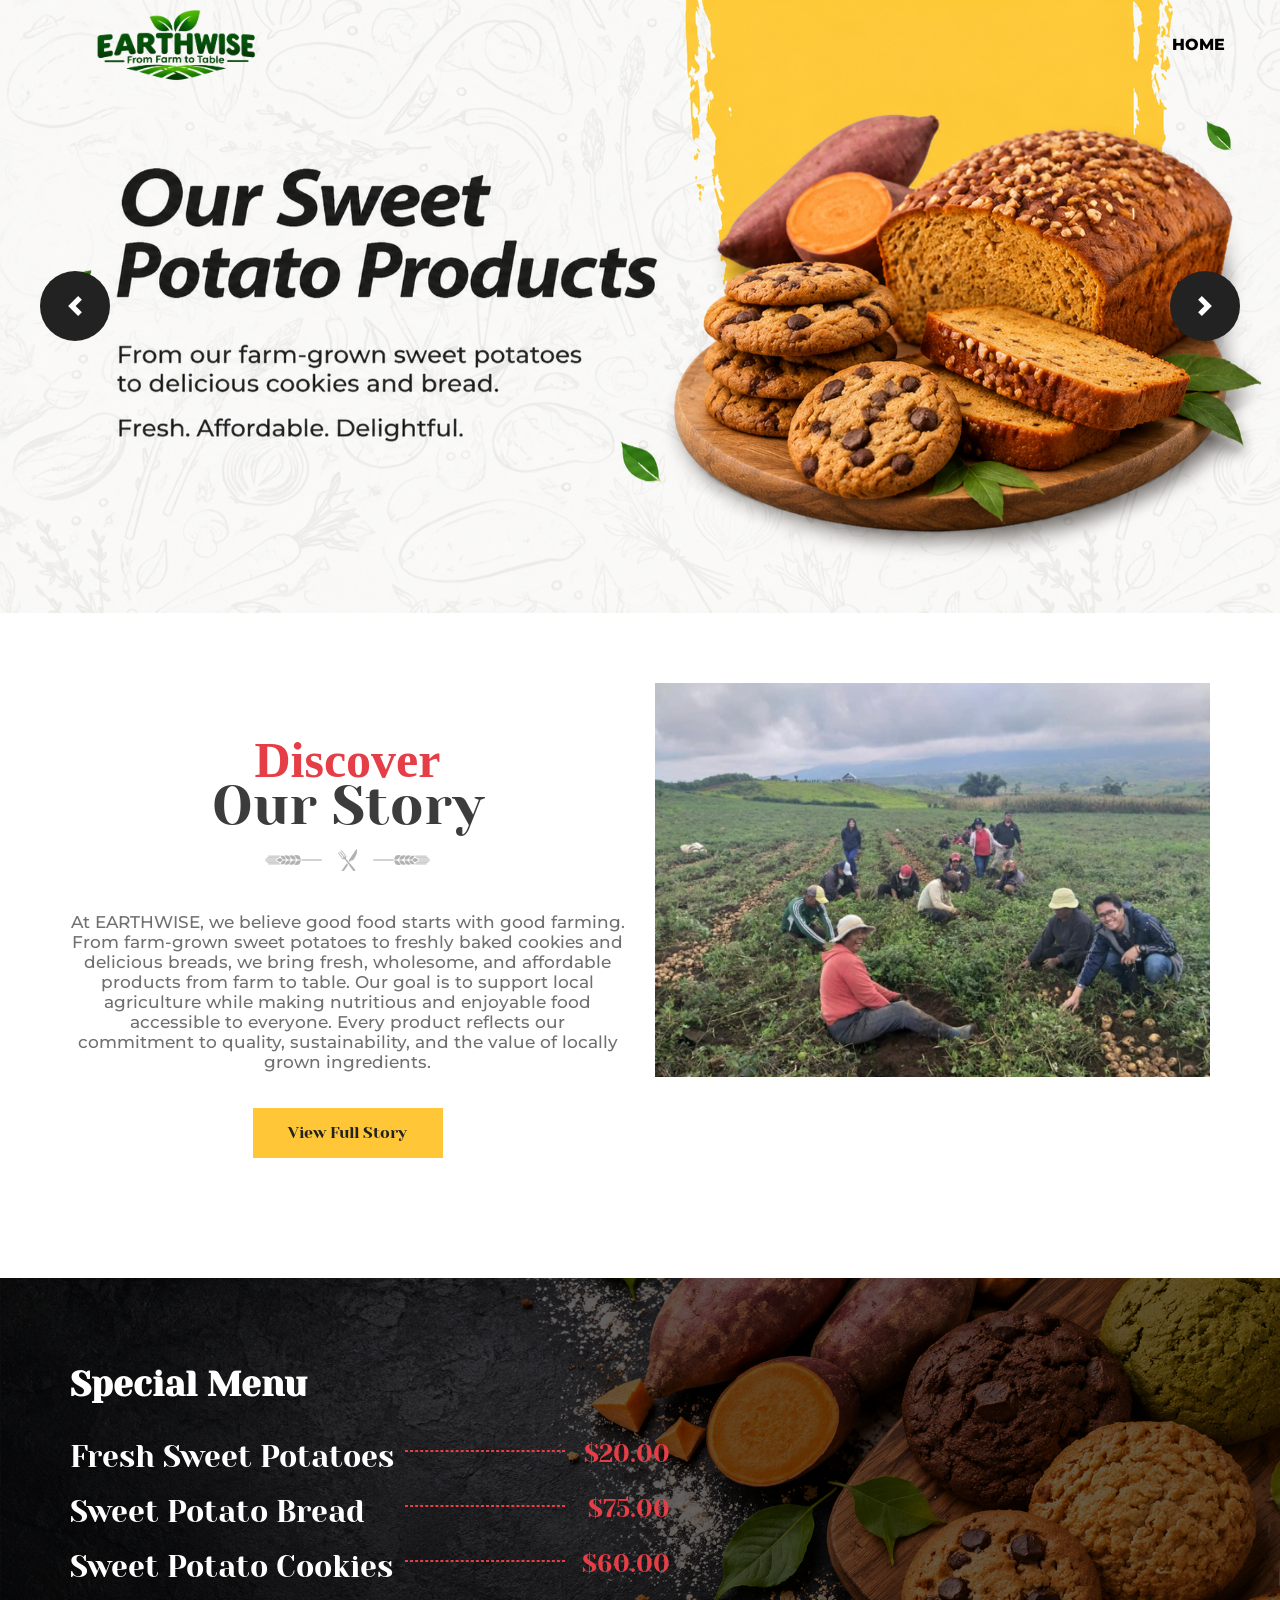
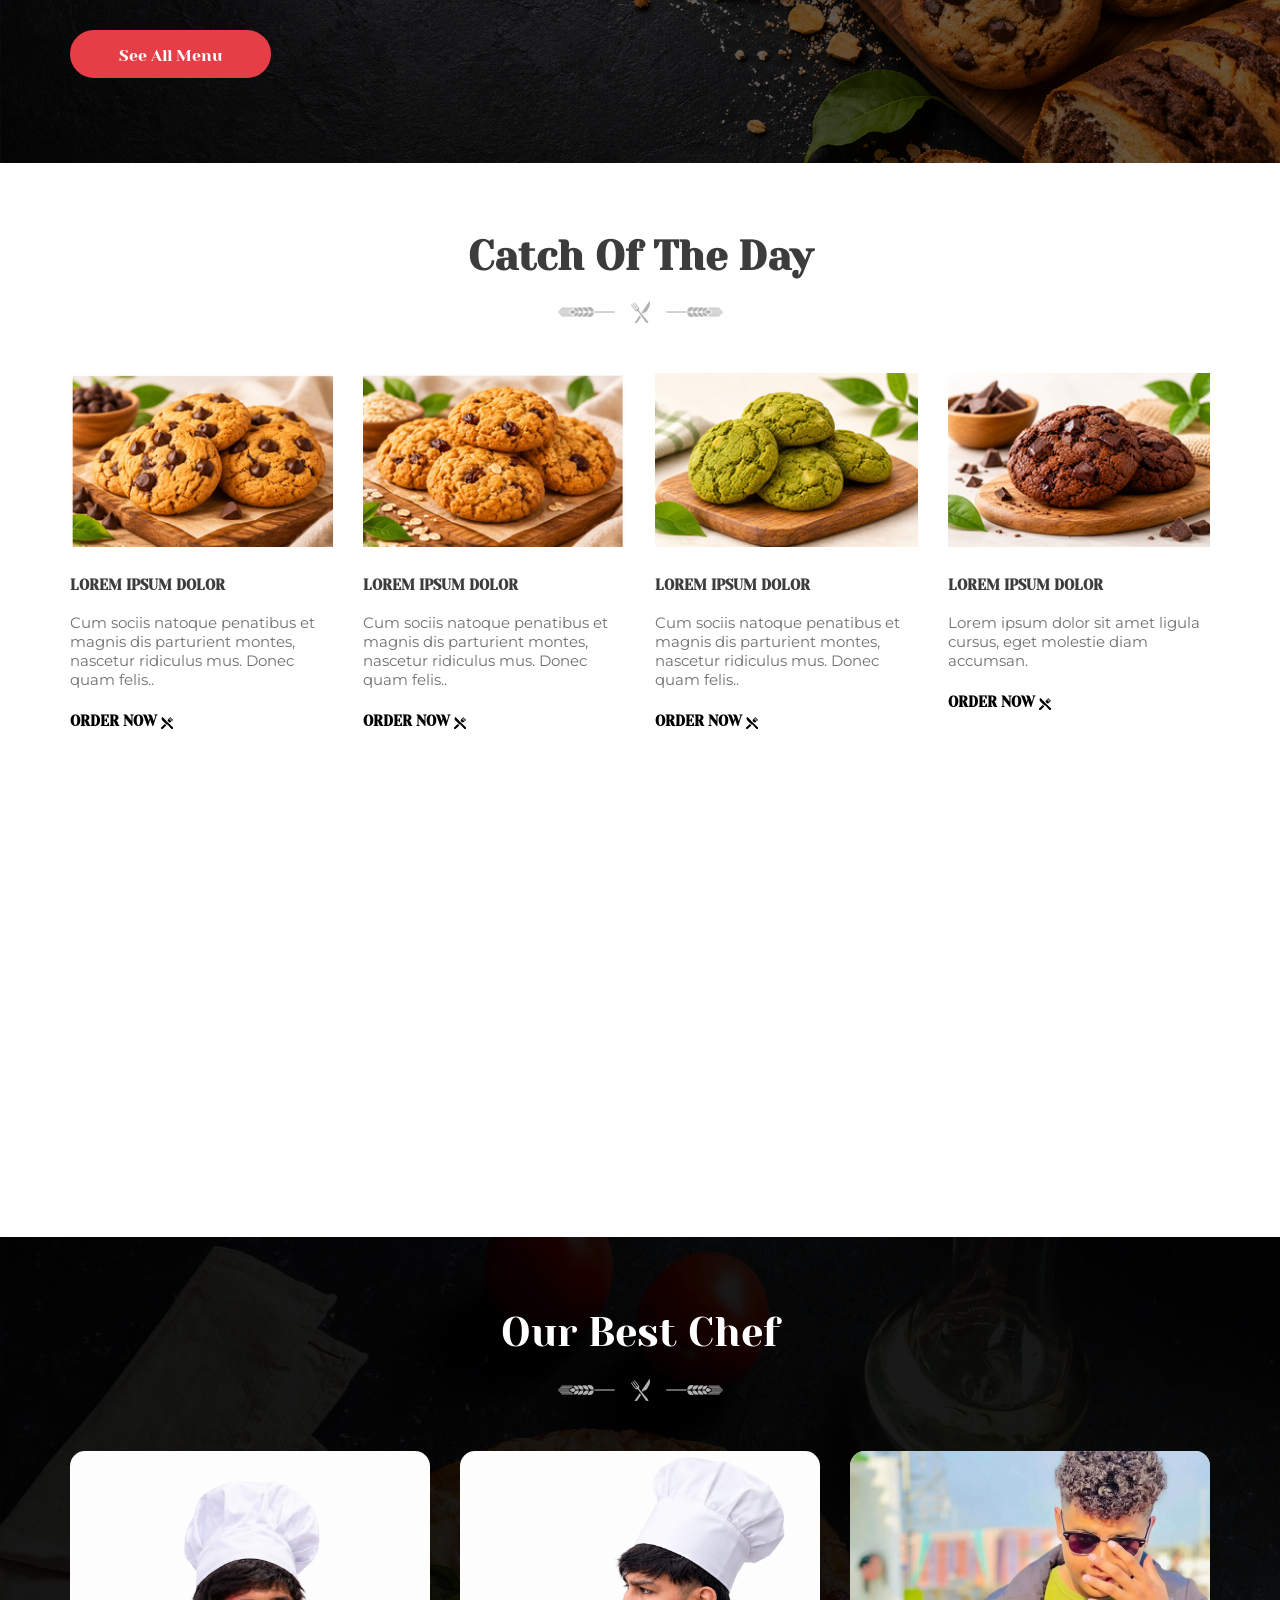
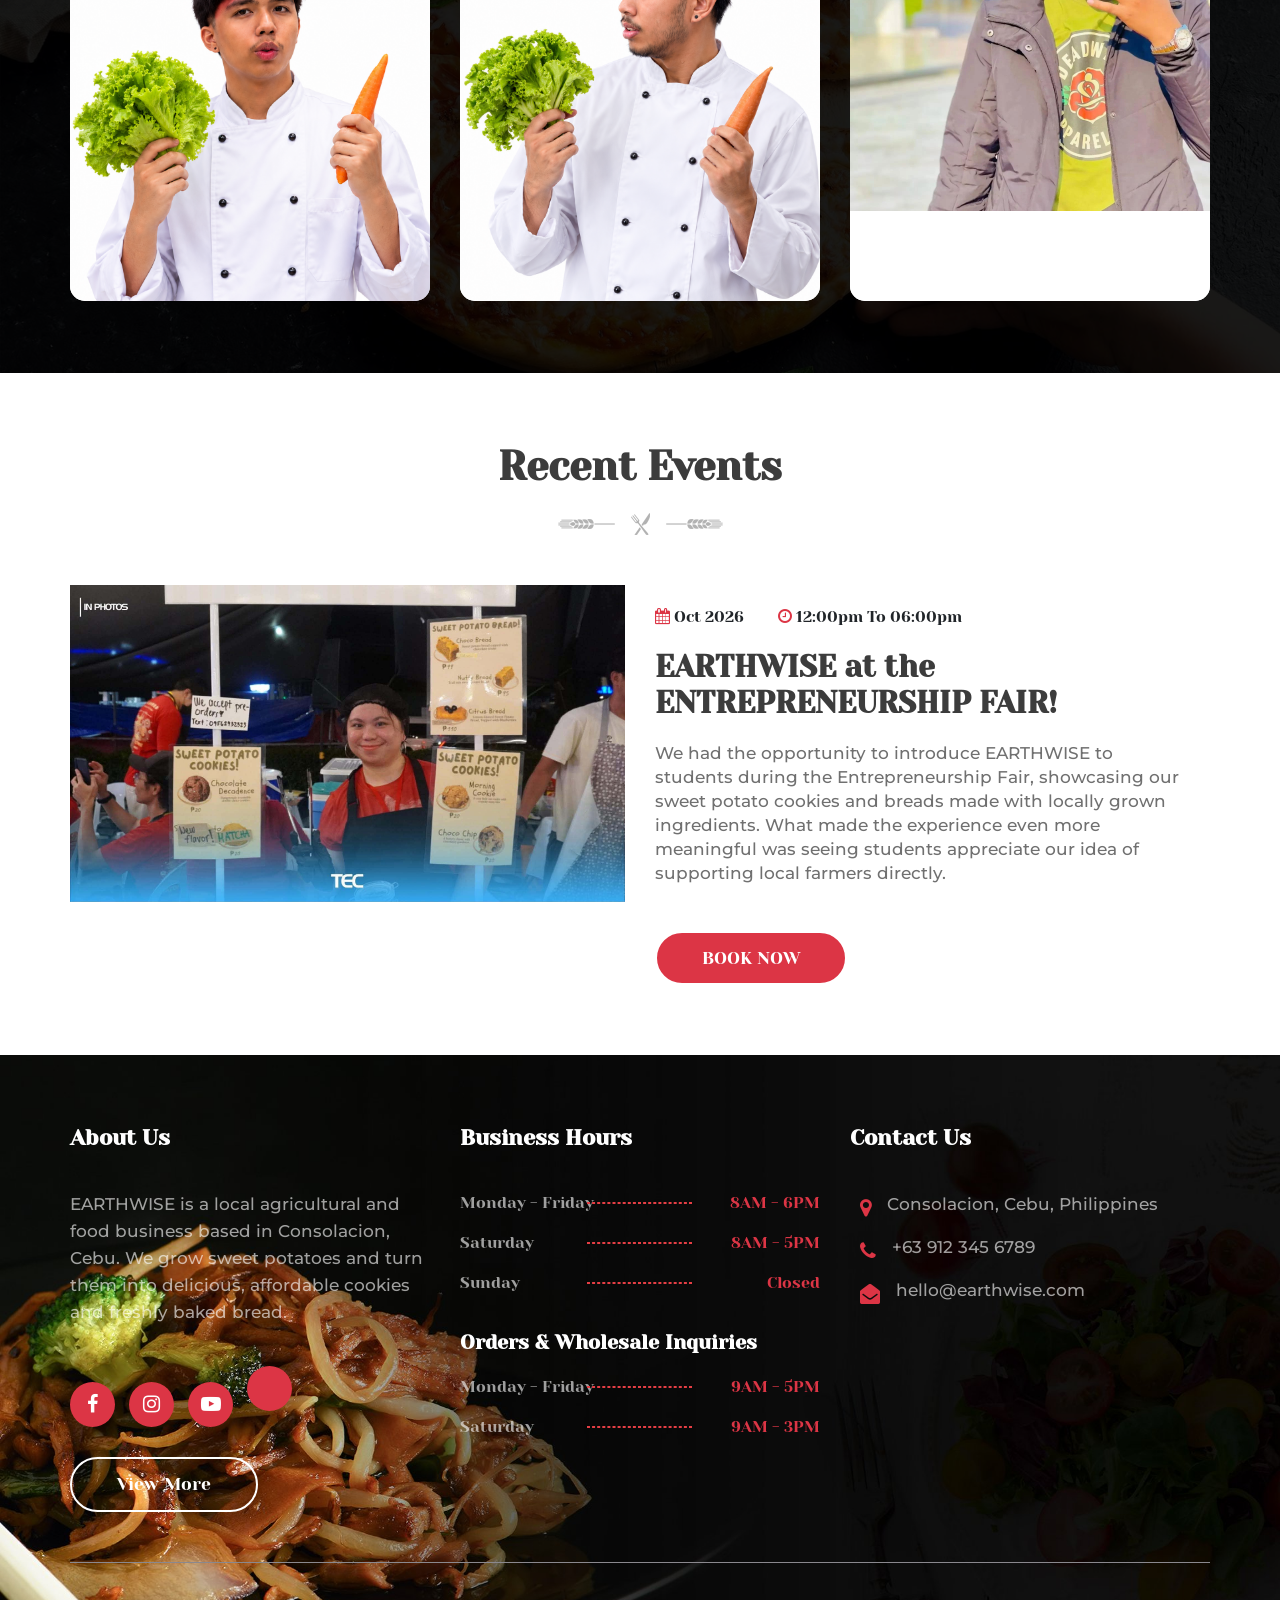
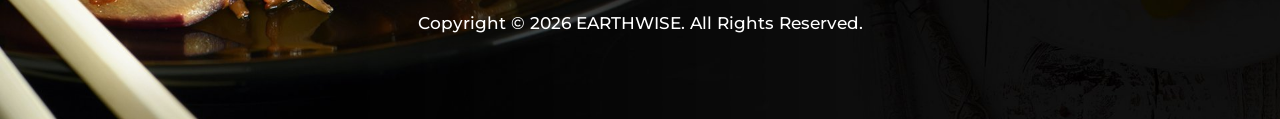
==== commit 3906562b: "Update index.html" ====
--- a/index.html
+++ b/index.html
@@ -54,7 +54,7 @@
                      </div>
                      <ul class="nav-links">
                         <li><a href="index.html">HOME</a></li>
-                        <li><a href="about.html">ABOUT US</a></li>
+                        <!-- <li><a href="about.html">ABOUT US</a></li> -->
                         <!-- <li><a href="h_menu.html">MENU</a></li>
                         <li><a href="reservation.html">RESERVATION</a></li> 
                          <li><a href="blog.html">BLOG</a></li> 
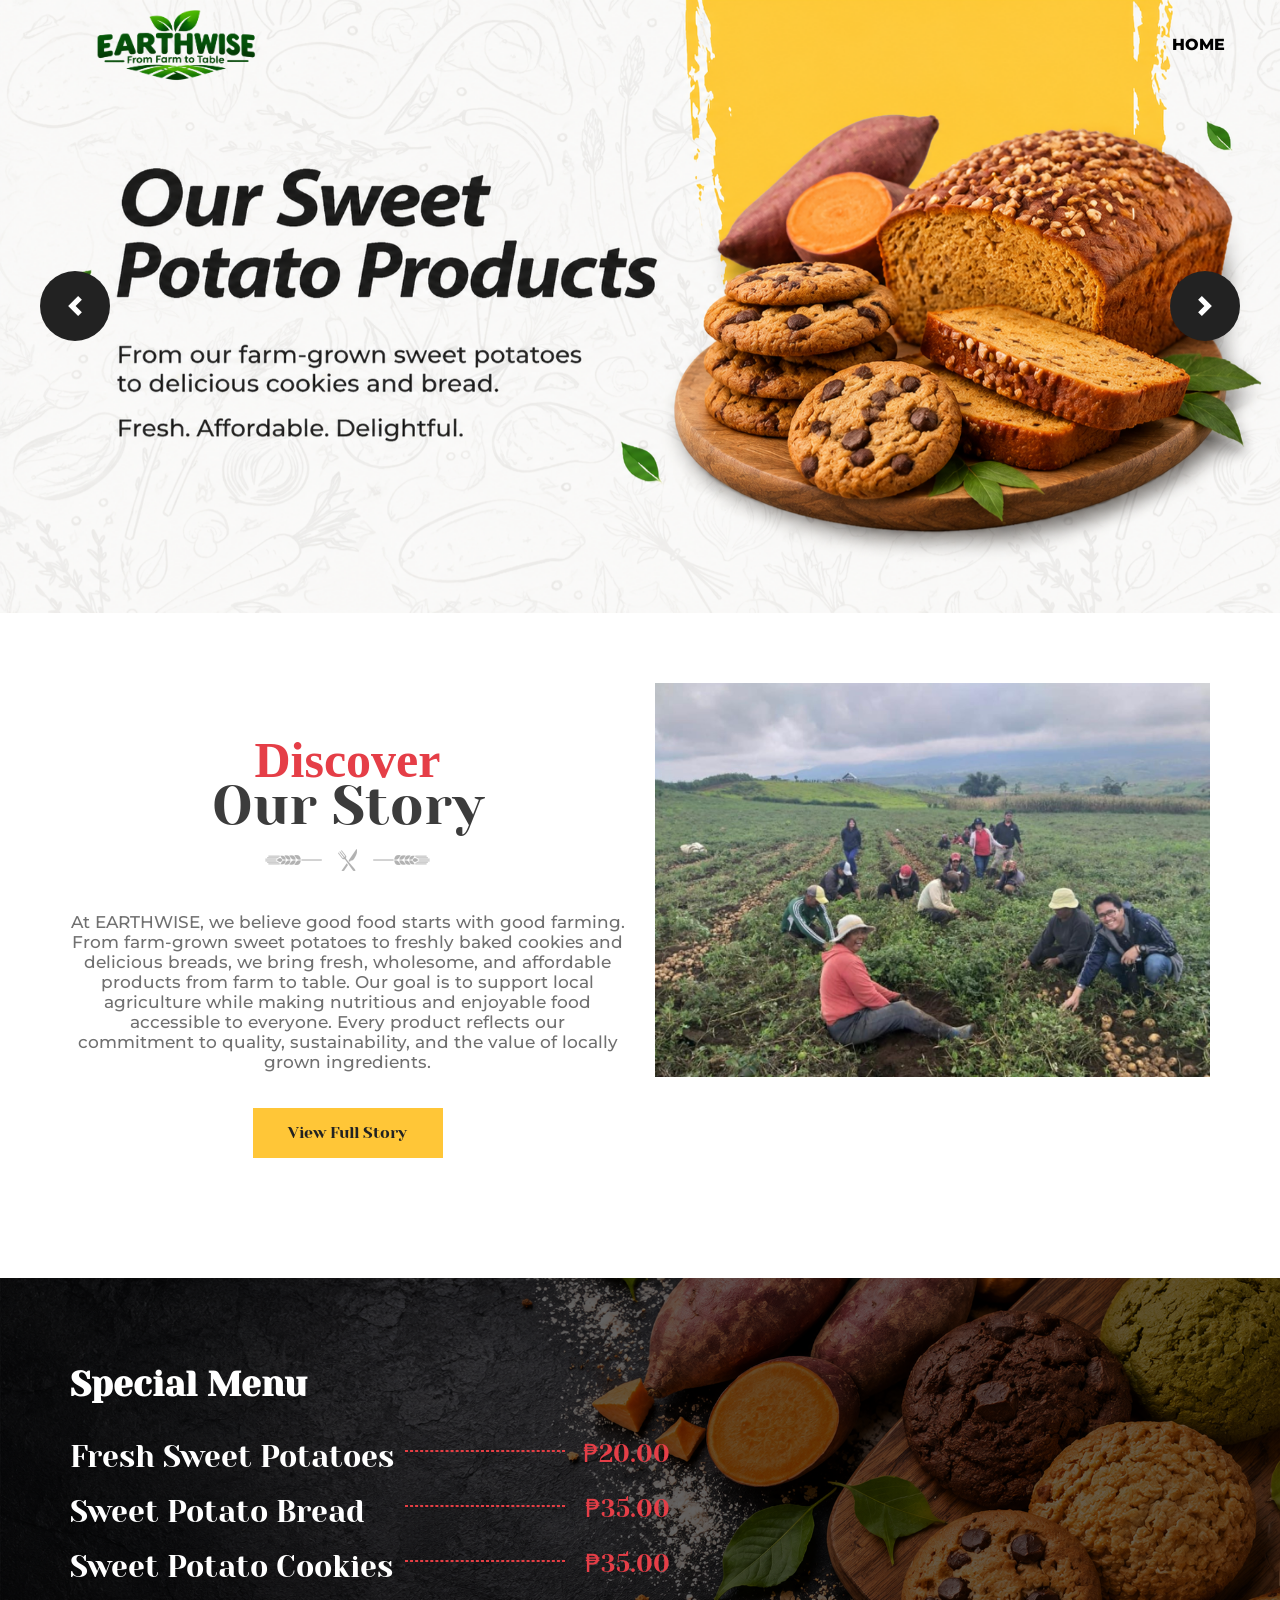
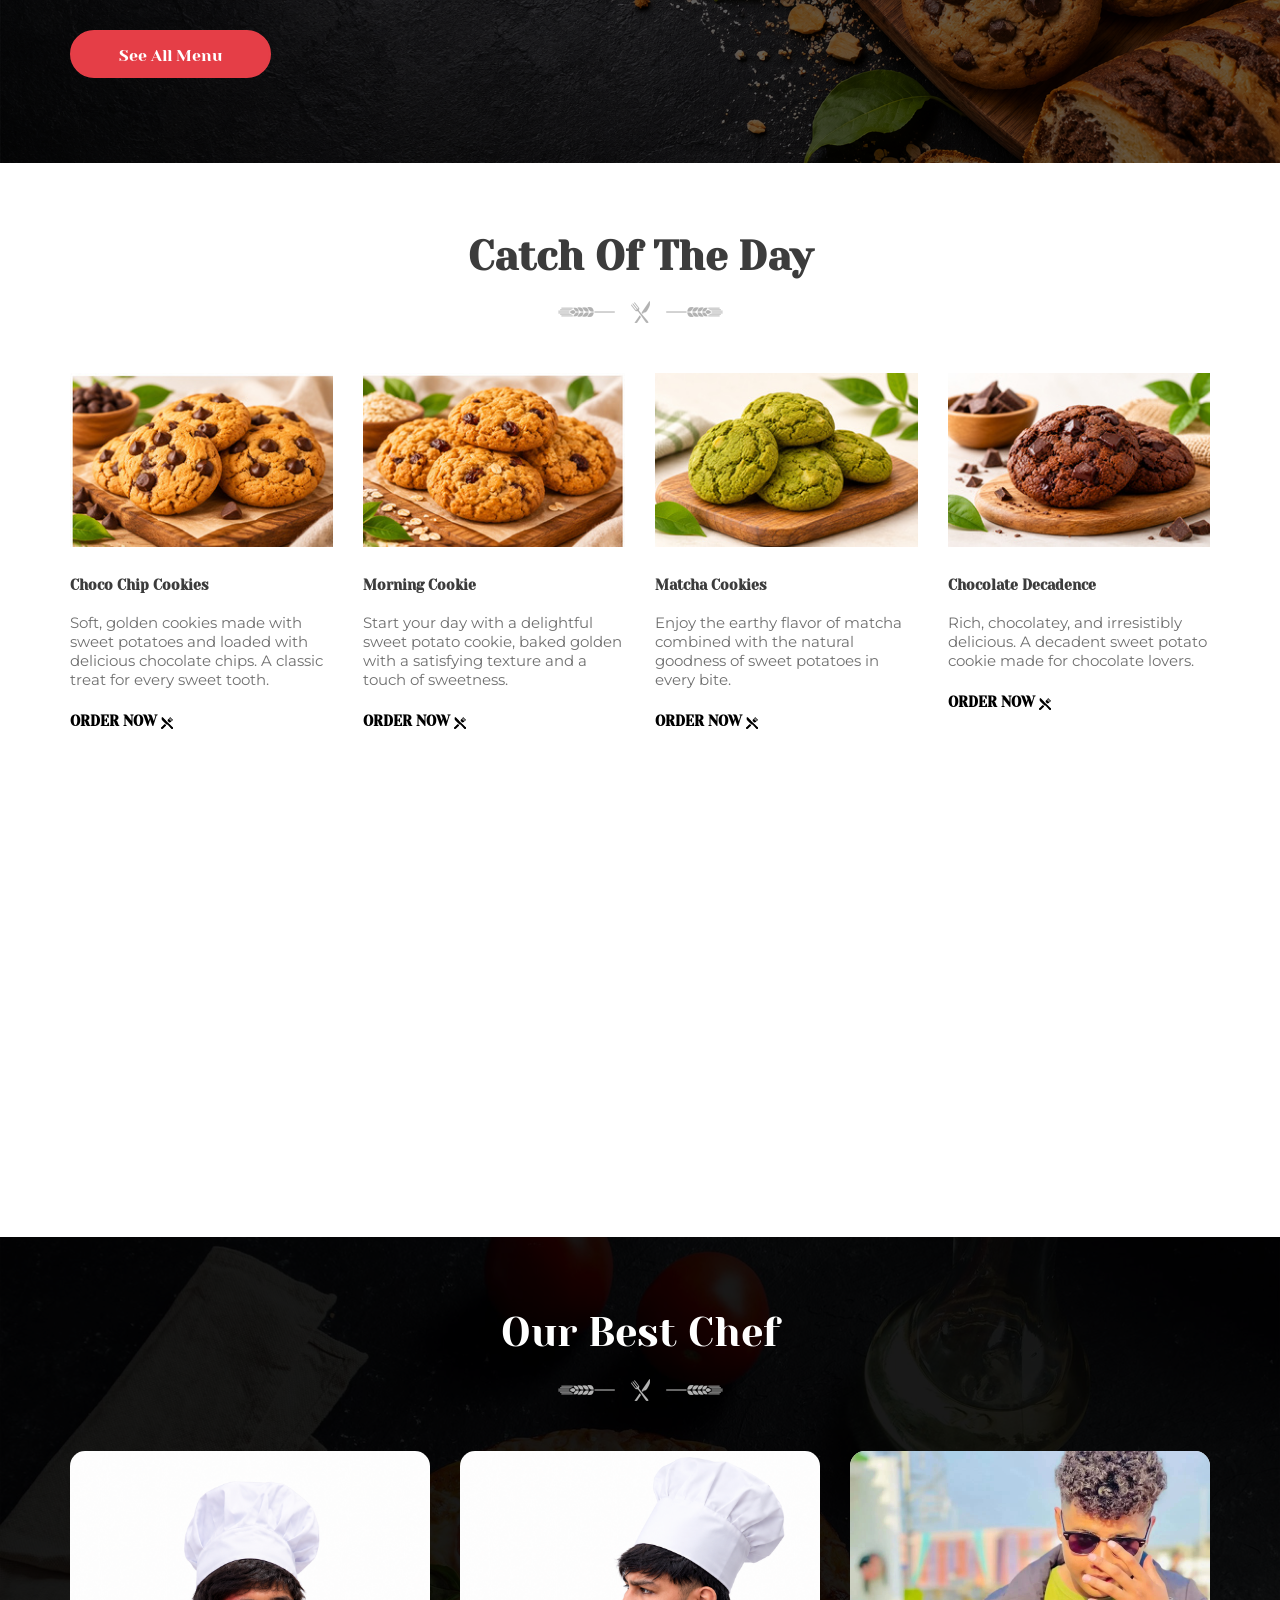
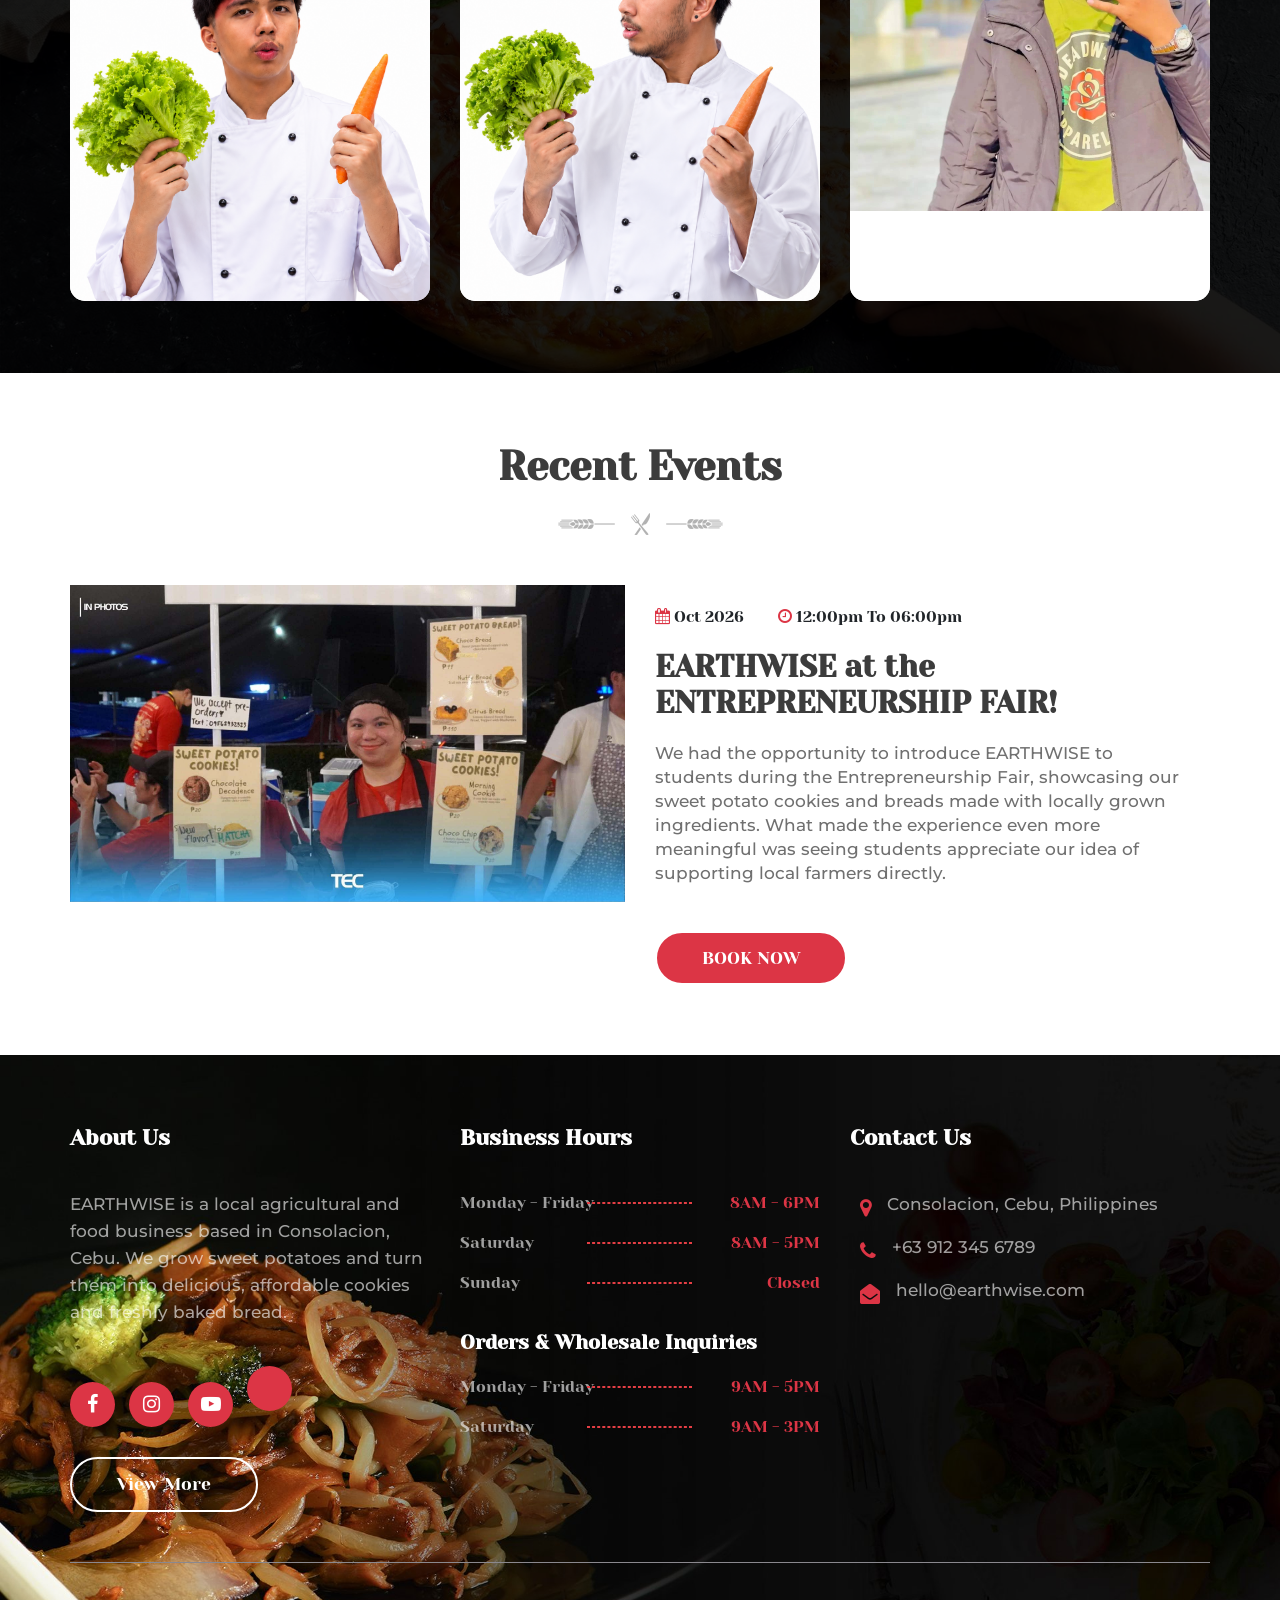
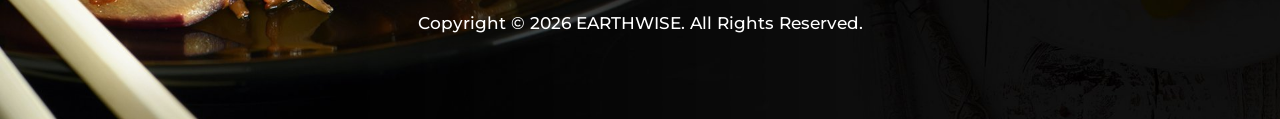
==== commit 6b8032c9: "Update index.html added product samples" ====
--- a/index.html
+++ b/index.html
@@ -12,9 +12,9 @@
       <meta name="description" content="">
       <meta name="author" content="">
       <!-- title -->
-      <title>Yummo - Responsive Html5 Theme</title>
+      <title>EarthWise</title>
       <!-- fevicon -->
-      <link rel="icon" href="images/fevicon.jpg" type="image/gif" />
+      <link rel="icon" href="img/logo_.png" type="image/gif" />
       <!-- bootstrap css -->
       <link rel="stylesheet" href="css/bootstrap.min.css" />
       <!-- owl stylesheets -->
@@ -121,9 +121,9 @@
                   <div class="Crepes-box">
                      <h2>Special Menu</h2>
                      <ul>
-                        <li>Fresh Sweet Potatoes<span>$20.00</span></li>
-                        <li>Sweet Potato Bread<span>$75.00</span></li>
-                        <li>Sweet Potato Cookies<span>$60.00</span></li>
+                        <li>Fresh Sweet Potatoes<span>₱20.00</span></li>
+                        <li>Sweet Potato Bread<span>₱35.00</span></li>
+                        <li>Sweet Potato Cookies<span>₱35.00</span></li>
                      </ul>
                      <a href="h_menu.html">See All Menu</a>
                   </div>
@@ -148,8 +148,8 @@
                         <img src="img/272x180x1.jpg">
                      </div>
                      <div class="drem-hotel">
-                        <h5>LOREM IPSUM DOLOR</h5>
-                        <p>Cum sociis natoque penatibus et magnis dis parturient montes, nascetur ridiculus mus. Donec quam felis..</p>
+                        <h5>Choco Chip Cookies</h5>
+                        <p>Soft, golden cookies made with sweet potatoes and loaded with delicious chocolate chips. A classic treat for every sweet tooth.</p>
                         <a href="#">Order Now <span><img src="img/12x12x1.png"></span></a>
                      </div>
                   </div>
@@ -160,8 +160,8 @@
                         <img src="img/272x180x2.jpg">
                      </div>
                      <div class="drem-hotel">
-                        <h5>LOREM IPSUM DOLOR</h5>
-                        <p>Cum sociis natoque penatibus et magnis dis parturient montes, nascetur ridiculus mus. Donec quam felis..</p>
+                        <h5>Morning Cookie</h5>
+                        <p>Start your day with a delightful sweet potato cookie, baked golden with a satisfying texture and a touch of sweetness.</p>
                         <a href="#">order now <span><img src="img/12x12x1.png"></span></a>
                      </div>
                   </div>
@@ -172,8 +172,8 @@
                         <img src="img/272x180x3.jpg">
                      </div>
                      <div class="drem-hotel">
-                        <h5>LOREM IPSUM DOLOR</h5>
-                        <p>Cum sociis natoque penatibus et magnis dis parturient montes, nascetur ridiculus mus. Donec quam felis..</p>
+                        <h5>Matcha Cookies</h5>
+                        <p>Enjoy the earthy flavor of matcha combined with the natural goodness of sweet potatoes in every bite.</p>
                         <a href="#">order now <span><img src="img/12x12x1.png"></span></a>
                      </div>
                   </div>
@@ -184,8 +184,8 @@
                         <img src="img/272x180x4.jpg">
                      </div>
                      <div class="drem-hotel">
-                        <h5>LOREM IPSUM DOLOR</h5>
-                        <p>Lorem ipsum dolor sit amet ligula cursus, eget molestie diam accumsan.</p>
+                        <h5>Chocolate Decadence</h5>
+                        <p>Rich, chocolatey, and irresistibly delicious. A decadent sweet potato cookie made for chocolate lovers.</p>
                         <a href="#">order now <span><img src="img/12x12x1.png"></span></a>
                      </div>
                   </div>
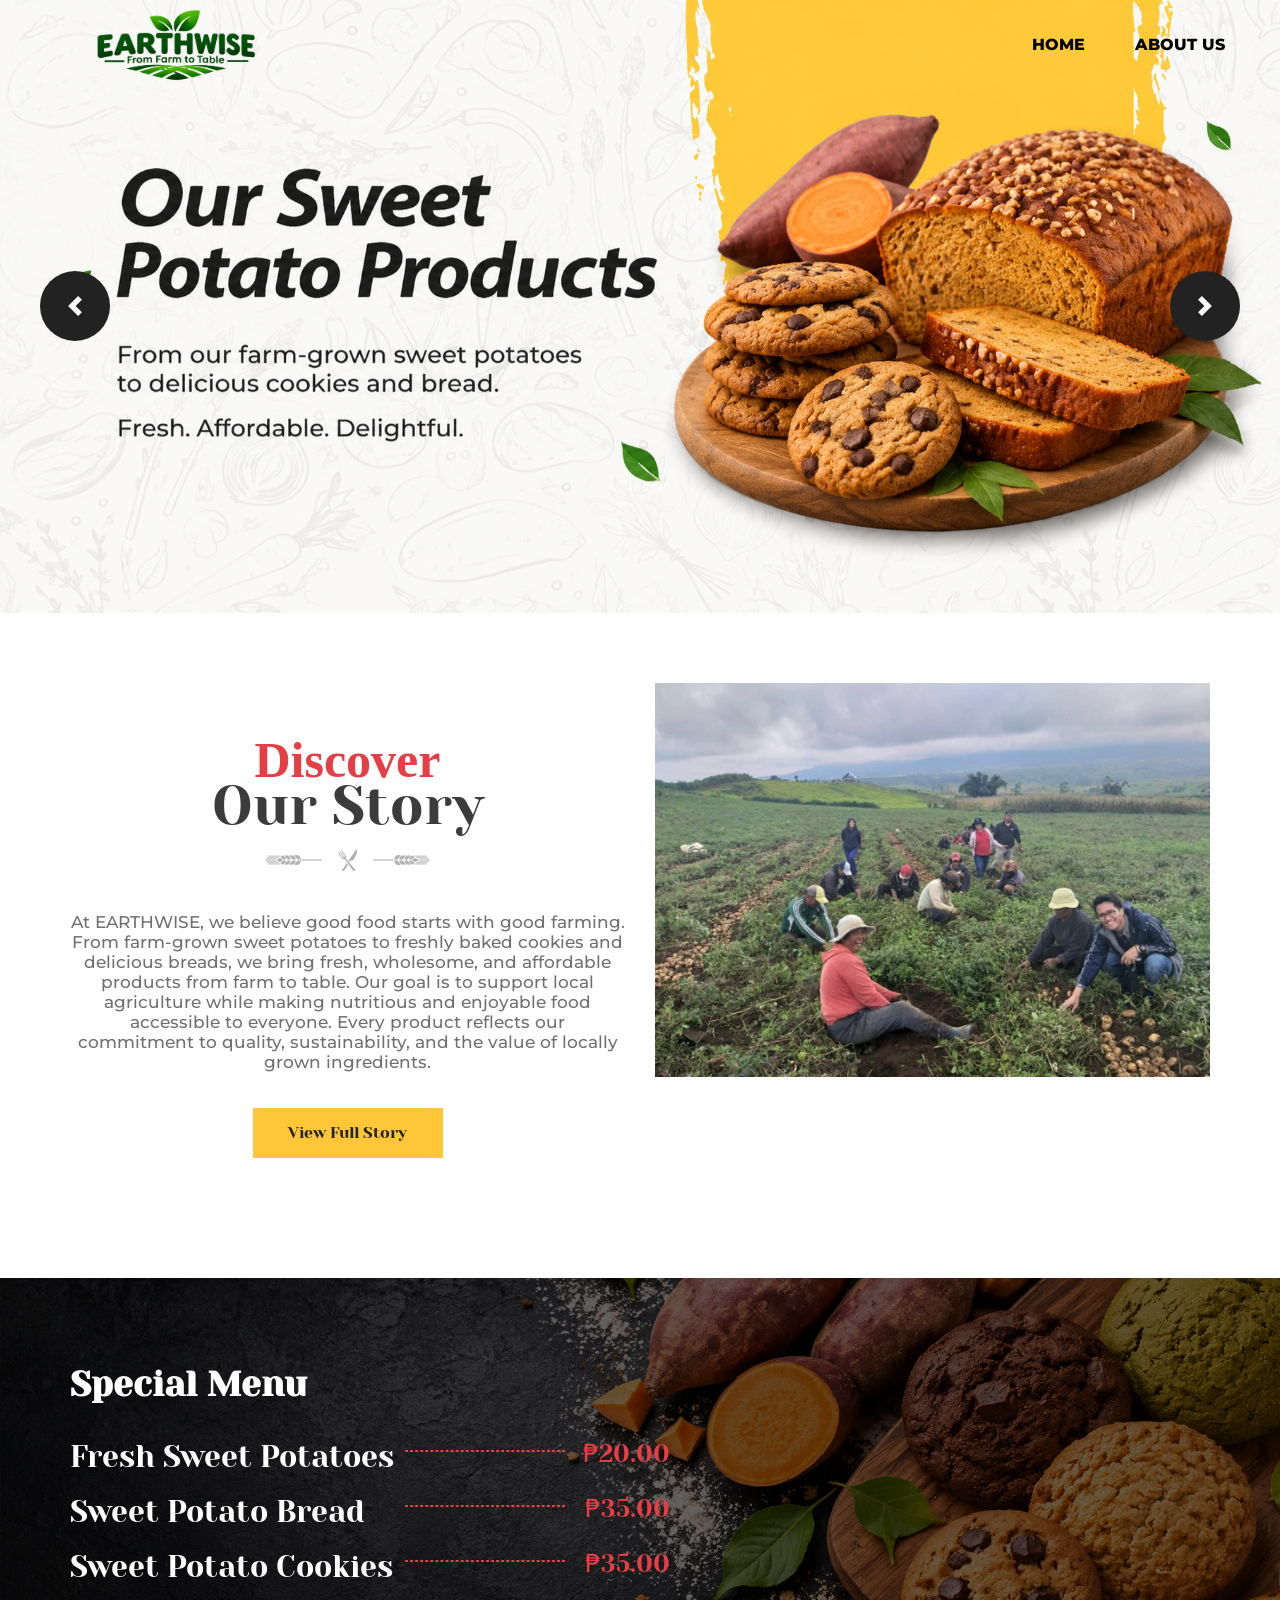
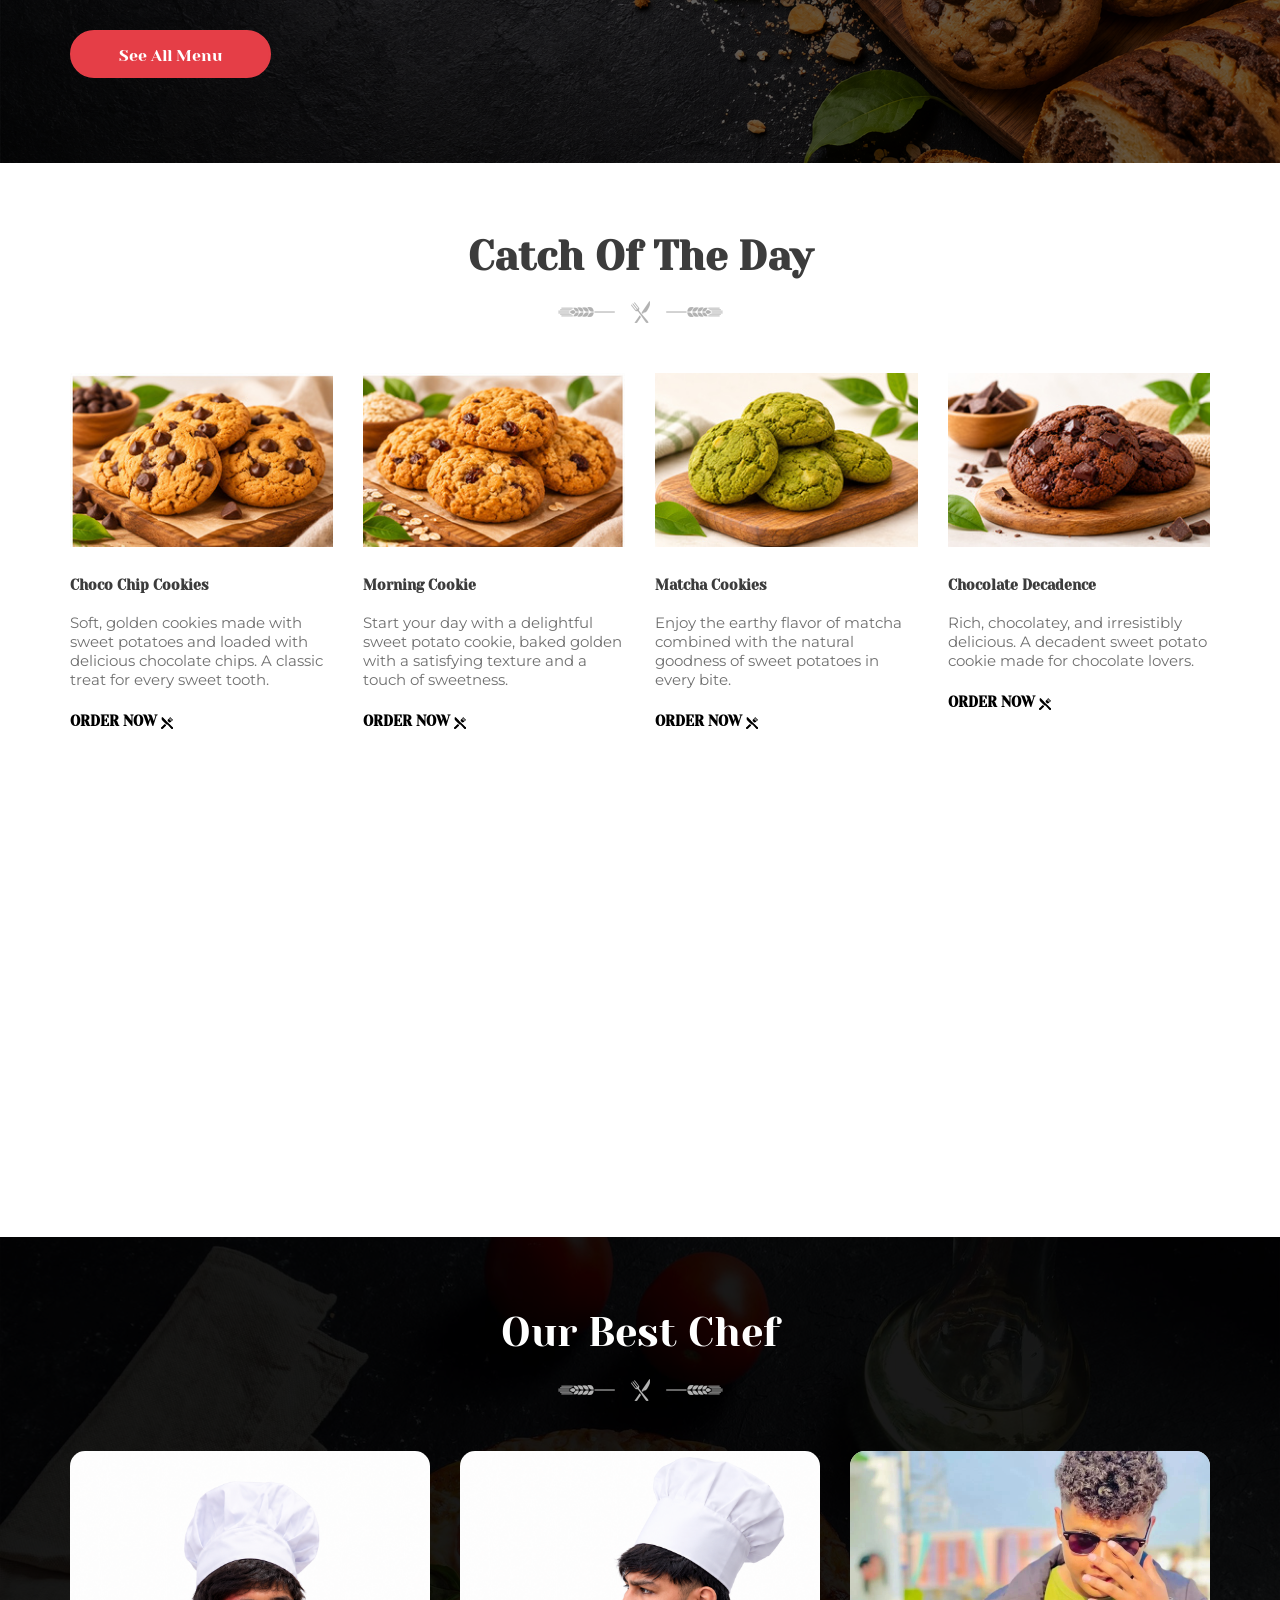
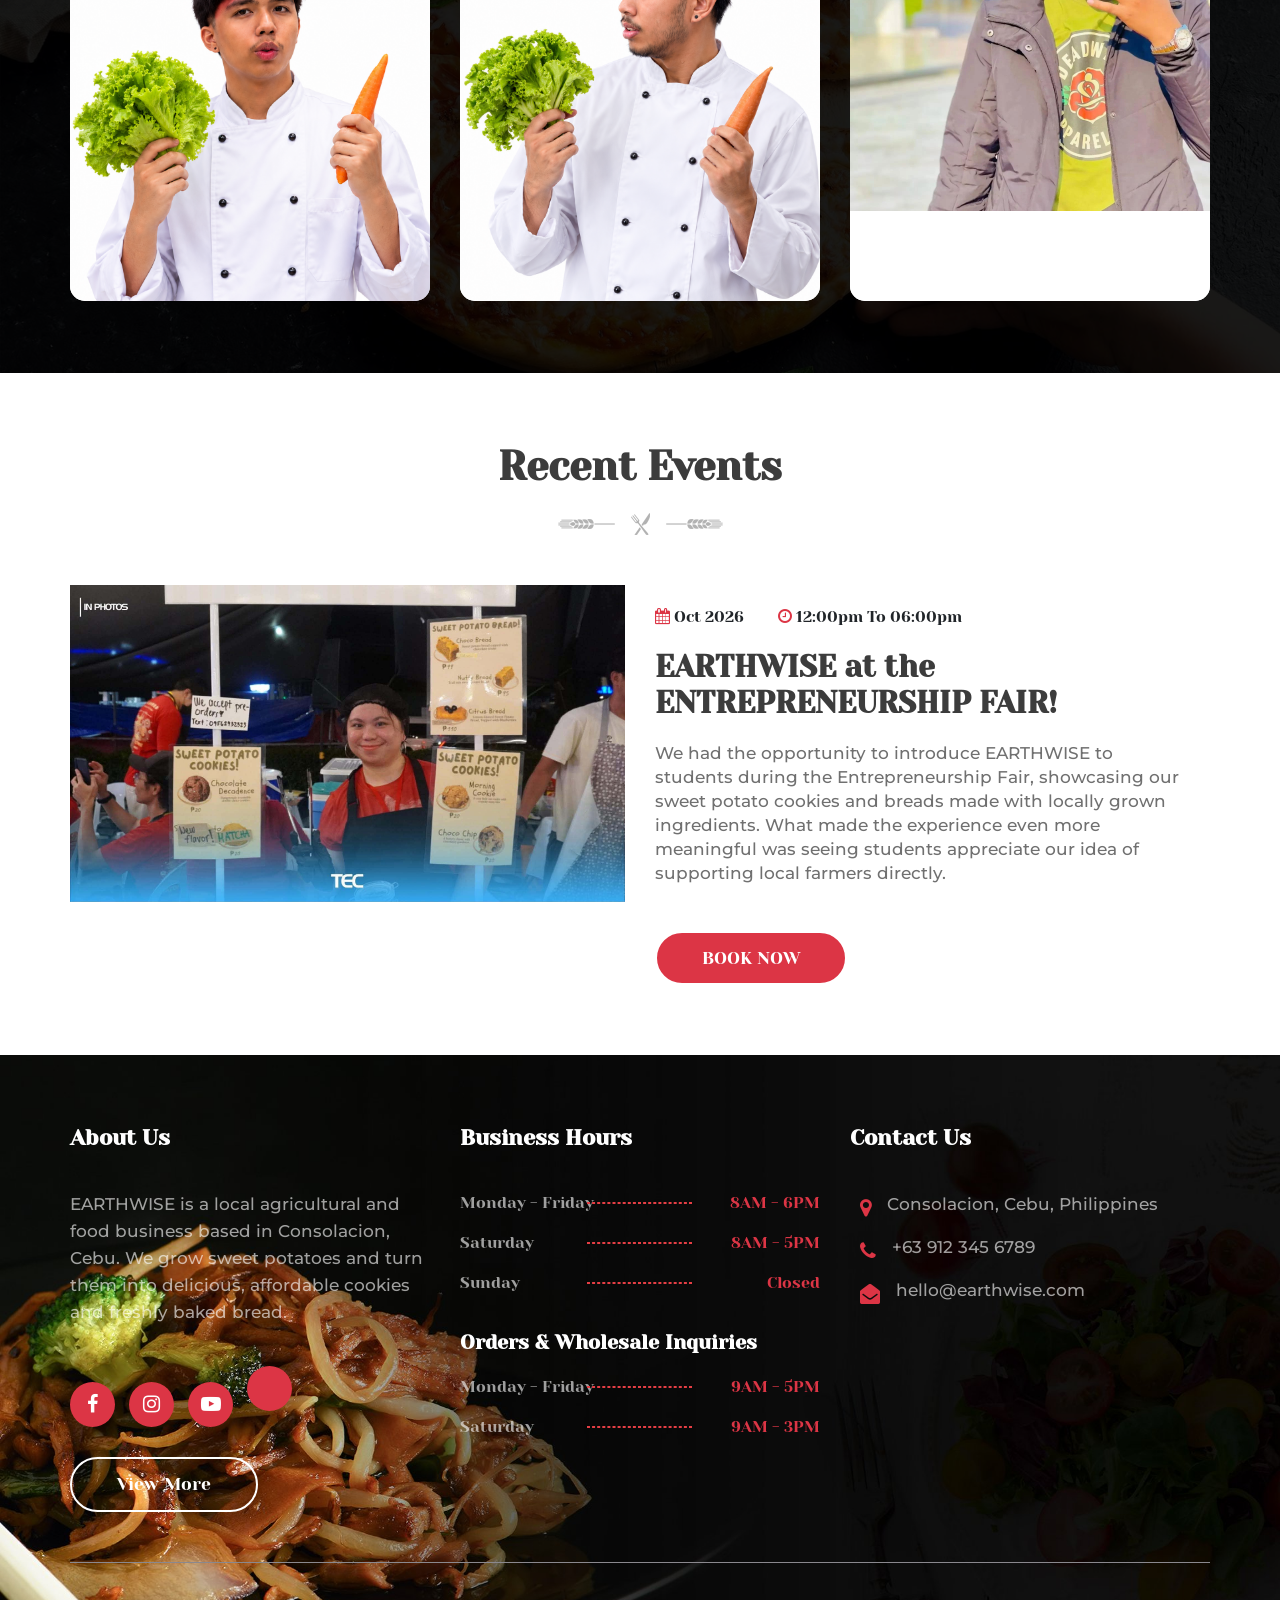
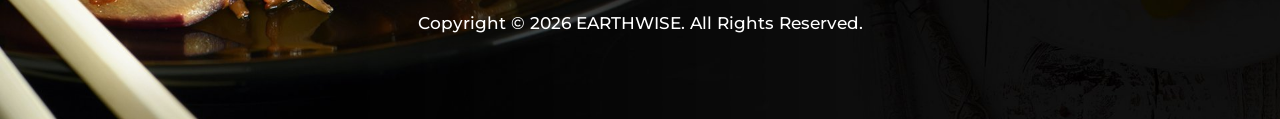
==== commit 21953089: "Update index.html" ====
--- a/index.html
+++ b/index.html
@@ -54,7 +54,7 @@
                      </div>
                      <ul class="nav-links">
                         <li><a href="index.html">HOME</a></li>
-                        <!-- <li><a href="about.html">ABOUT US</a></li> -->
+                         <li><a href="about.html">ABOUT US</a></li> 
                         <!-- <li><a href="h_menu.html">MENU</a></li>
                         <li><a href="reservation.html">RESERVATION</a></li> 
                          <li><a href="blog.html">BLOG</a></li> 
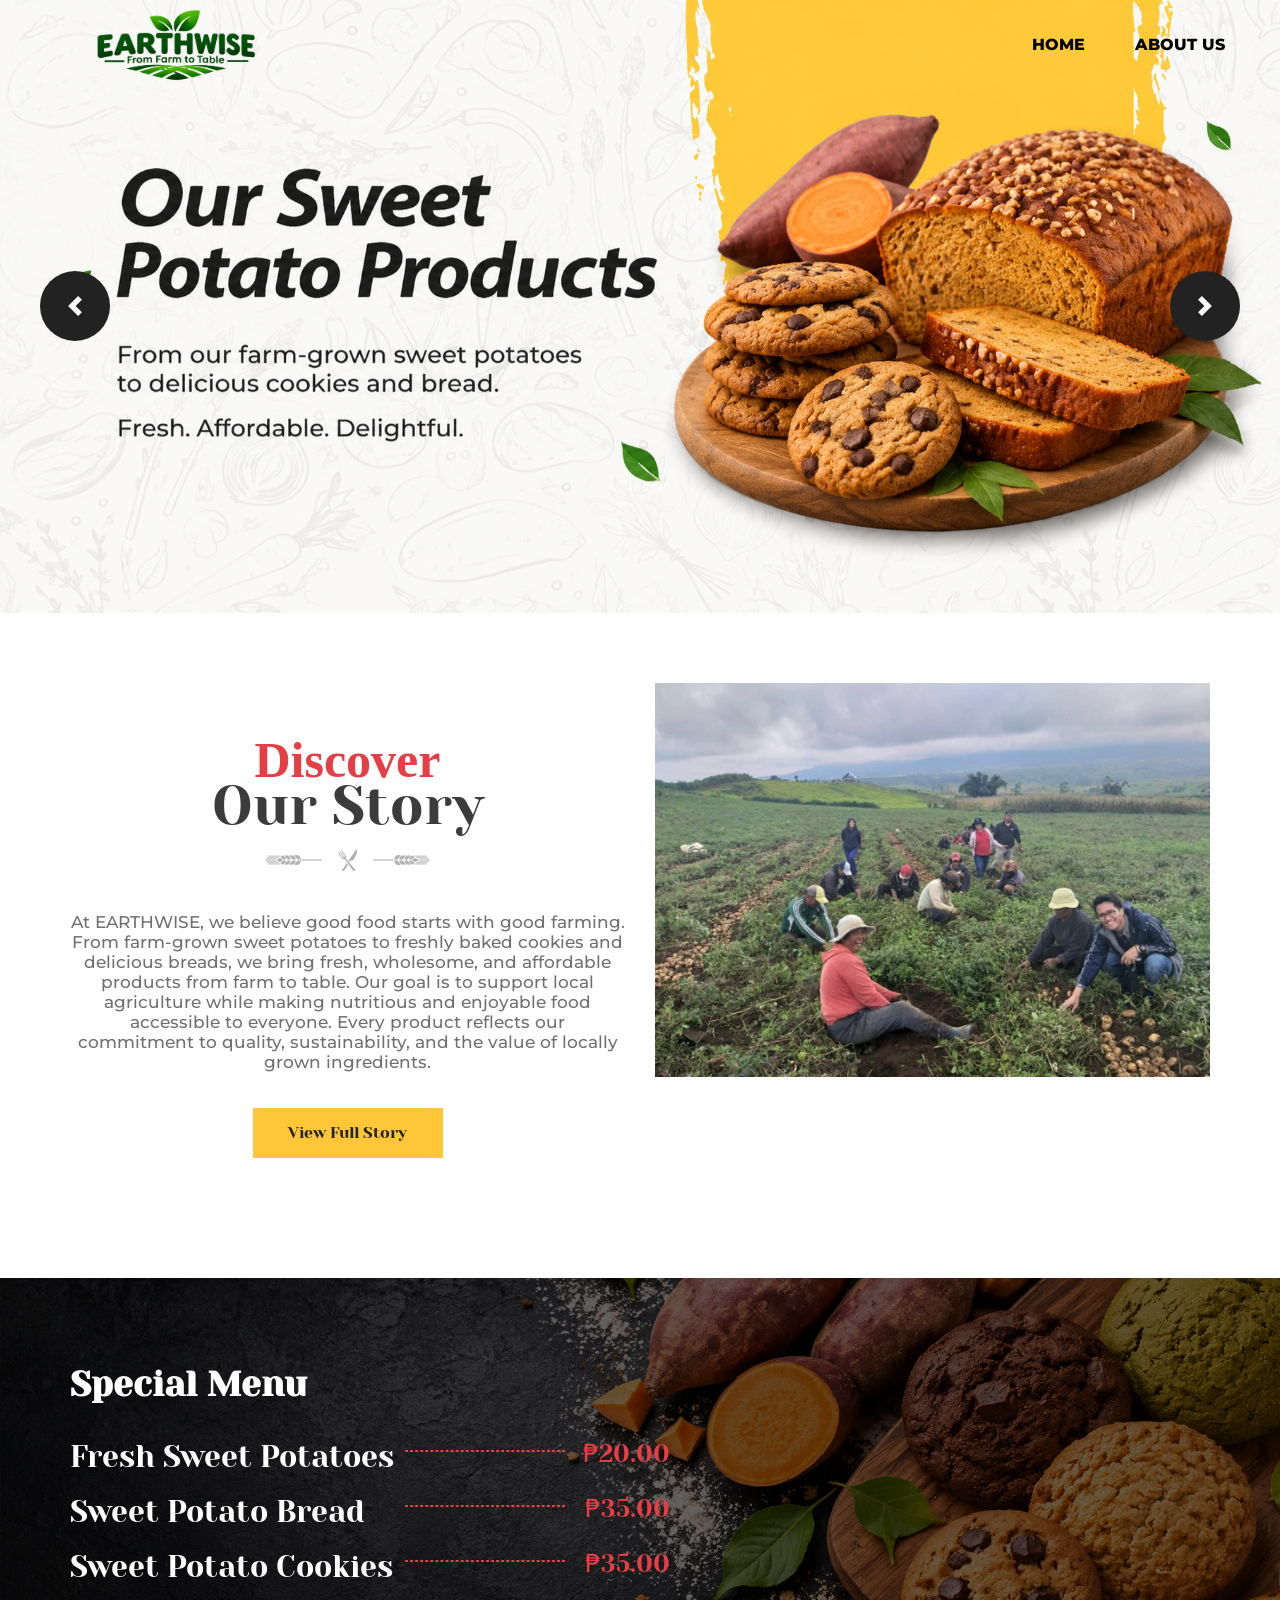
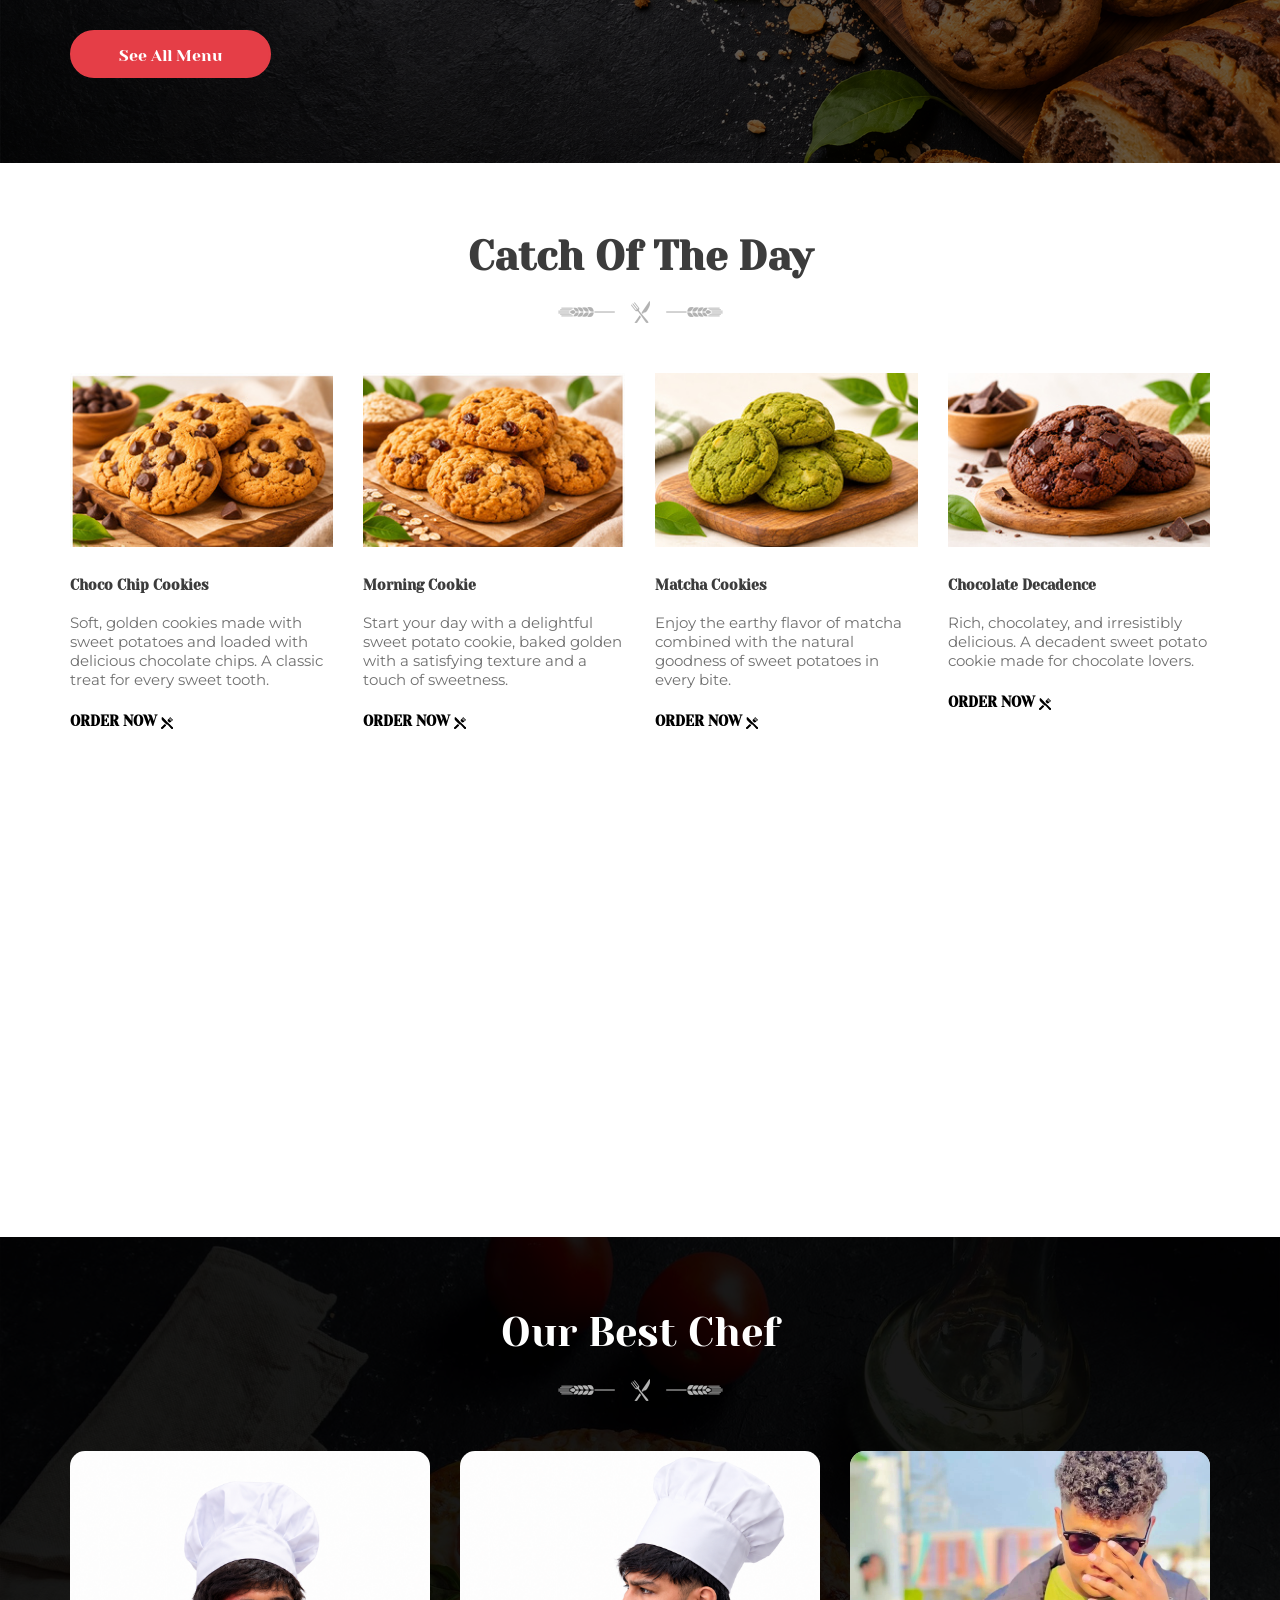
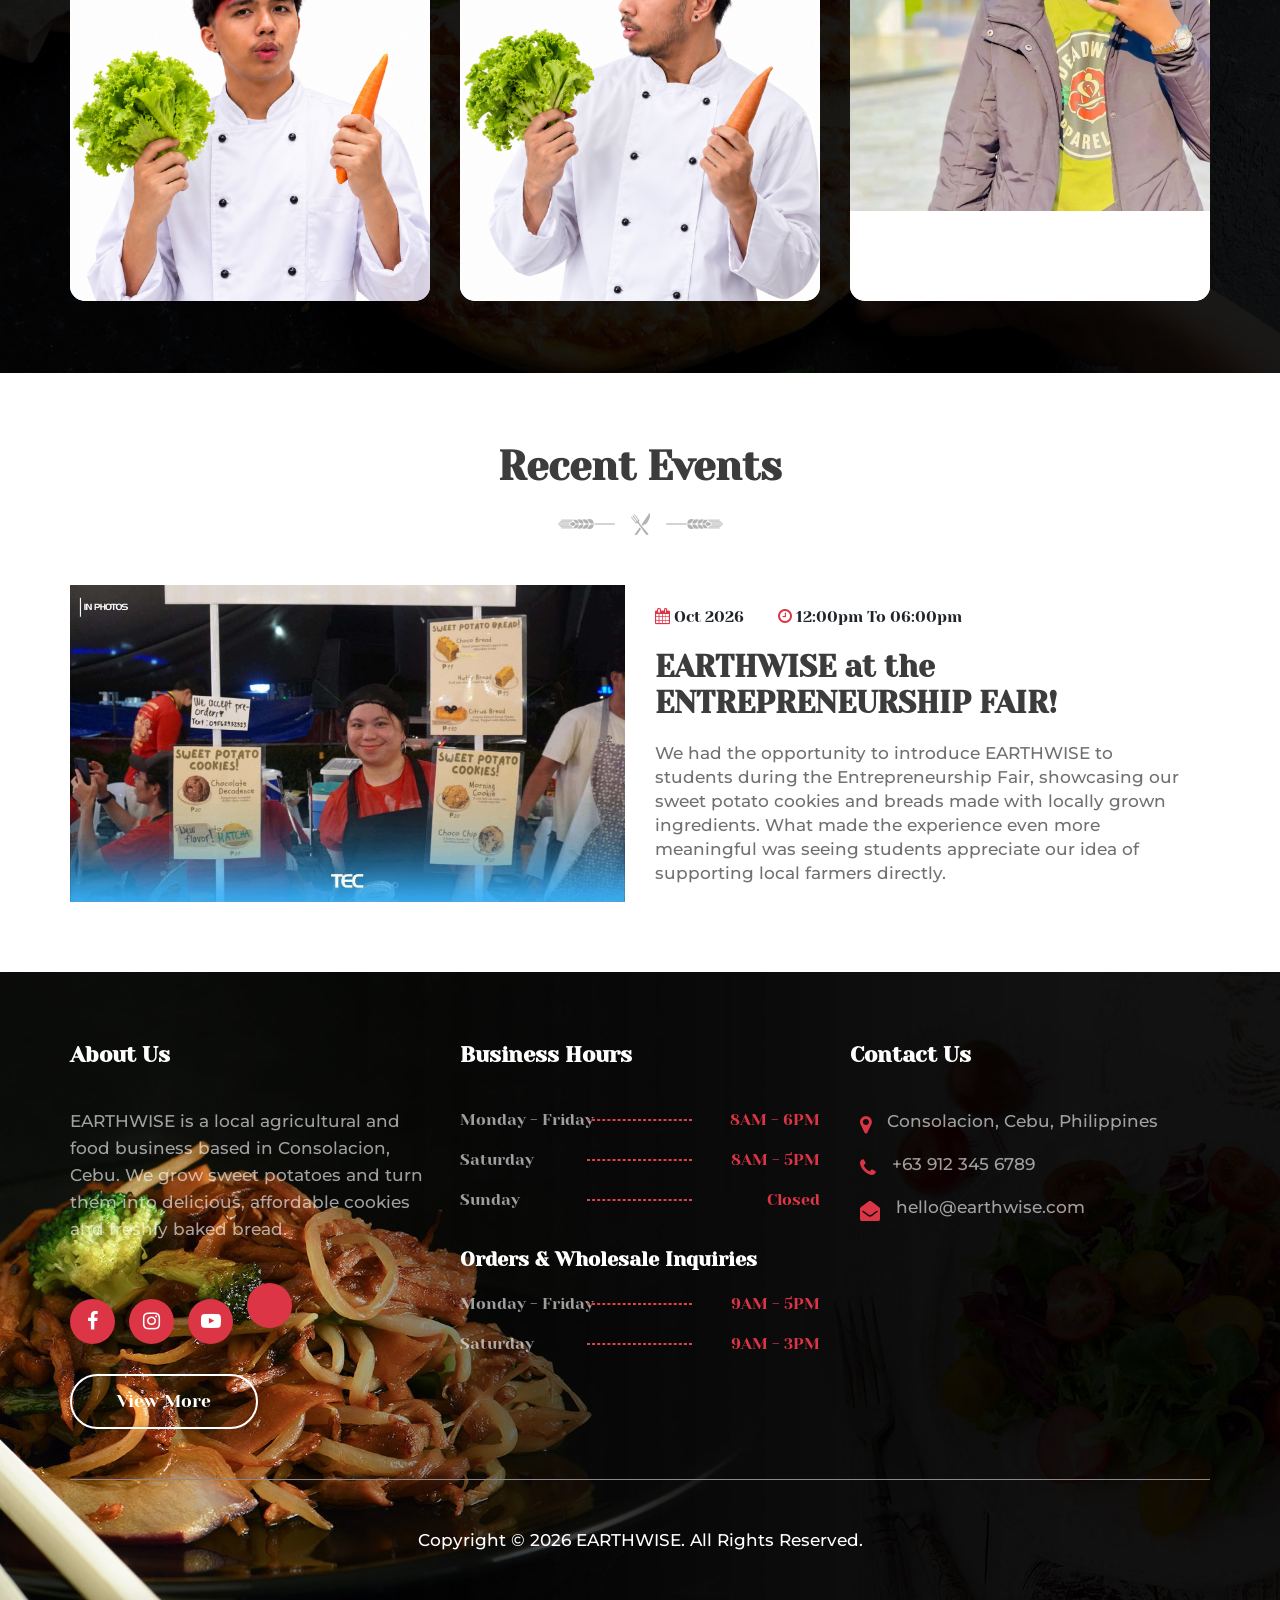
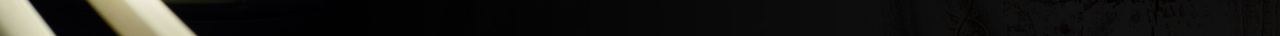
==== commit 87f1c603: "Update index.html" ====
--- a/index.html
+++ b/index.html
@@ -14,19 +14,19 @@
       <!-- title -->
       <title>EarthWise</title>
       <!-- fevicon -->
-      <link rel="icon" href="img/logo_.png" type="image/gif" />
+      <link rel="icon" href="img/logo_.png?v=20261122" type="image/gif" />
       <!-- bootstrap css -->
-      <link rel="stylesheet" href="css/bootstrap.min.css" />
+      <link rel="stylesheet" href="css/bootstrap.min.css?v=20261122" />
       <!-- owl stylesheets -->
-      <link rel="stylesheet" href="css/owl.carousel.min.css" />
-      <link rel="stylesheet" href="css/owl.theme.default.css" />
+      <link rel="stylesheet" href="css/owl.carousel.min.css?v=20261122" />
+      <link rel="stylesheet" href="css/owl.theme.default.css?v=20261122" />
       <!-- slick slider style -->
-      <link rel="stylesheet" href="css/slick-theme.css" />
-      <link rel="stylesheet" href="css/slick.css" />
+      <link rel="stylesheet" href="css/slick-theme.css?v=20261122" />
+      <link rel="stylesheet" href="css/slick.css?v=20261122" />
       <!-- site css -->
-      <link rel="stylesheet" href="css/style.css" />
+      <link rel="stylesheet" href="css/style.css?v=20261122" />
       <!-- responsive css -->
-      <link rel="stylesheet" href="css/responsive.css" />
+      <link rel="stylesheet" href="css/responsive.css?v=20261122" />
       <!-- font awesome link -->
       <link rel="stylesheet" href="https://cdnjs.cloudflare.com/ajax/libs/font-awesome/4.7.0/css/font-awesome.min.css" />
       <!---<link href="https://unpkg.com/aos@2.3.1/dist/aos.css" rel="stylesheet"><-->
@@ -42,7 +42,7 @@
             <div class="row">
                <div class="col-md-12 col-lg-3">
                   <div class="logo">
-                     <a href="index.html"><img src="img/logo_.png"></a>
+                     <a href="index.html"><img src="img/logo_.png?v=20261122"></a>
                   </div>
                </div>
                <div class="col-md-12 col-lg-9">
@@ -72,13 +72,13 @@
             <!-- The slideshow -->
             <div class="carousel-inner">
                <div class="carousel-item active">
-                  <img src="img/slider1.jpg" alt="slider1" />
+                  <img src="img/slider1.jpg?v=20261122" alt="slider1" />
                </div>
                <div class="carousel-item">
-                  <img src="img/slider2.jpg" alt="slider1" />
+                  <img src="img/slider2.jpg?v=20261122" alt="slider1" />
                </div>
                <div class="carousel-item">
-                  <img src="img/slider3.jpg" alt="slider1" />
+                  <img src="img/slider3.jpg?v=20261122" alt="slider1" />
                </div>
             </div>
             <!-- Left and right controls -->
@@ -99,14 +99,14 @@
                   <div class="our-story">
                      <h4>Discover</h4>
                      <h2>our story</h2>
-                     <span><img src="img/heading-dark.png"></span>
+                     <span><img src="img/heading-dark.png?v=20261122"></span>
                      <p>At EARTHWISE, we believe good food starts with good farming. From farm-grown sweet potatoes to freshly baked cookies and delicious breads, we bring fresh, wholesome, and affordable products from farm to table. Our goal is to support local agriculture while making nutritious and enjoyable food accessible to everyone. Every product reflects our commitment to quality, sustainability, and the value of locally grown ingredients.</p>
-                     <a href="#">view full story</a>
+                     <a href="about.html">view full story</a>
                   </div>
                </div>
                <div class="col-md-6 col-sm-6 col-lg-6">
                   <div class="hend-colnge">
-                     <img src="img/our-story.jpg">
+                     <img src="img/our-story.jpg?v=20261122">
                   </div>
                </div>
             </div>
@@ -139,54 +139,54 @@
                <div class="col-md-12">
                   <div class="day-off">
                      <h2>Catch Of The Day</h2>
-                     <span><img src="img/heading-dark.png"></span>   
+                     <span><img src="img/heading-dark.png?v=20261122"></span>   
                   </div>
                </div>
                <div class="col-md-3 col-sm-6 col-lg-3">
                   <div class="best-gest">
                      <div class="dolor-text">
-                        <img src="img/272x180x1.jpg">
+                        <img src="img/272x180x1.jpg?v=20261122">
                      </div>
                      <div class="drem-hotel">
                         <h5>Choco Chip Cookies</h5>
                         <p>Soft, golden cookies made with sweet potatoes and loaded with delicious chocolate chips. A classic treat for every sweet tooth.</p>
-                        <a href="#">Order Now <span><img src="img/12x12x1.png"></span></a>
+                        <a href="#">Order Now <span><img src="img/12x12x1.png?v=20261122"></span></a>
                      </div>
                   </div>
                </div>
                <div class="col-md-3 col-sm-6 col-lg-3">
                   <div class="best-gest">
                      <div class="dolor-text">
-                        <img src="img/272x180x2.jpg">
+                        <img src="img/272x180x2.jpg?v=20261122">
                      </div>
                      <div class="drem-hotel">
                         <h5>Morning Cookie</h5>
                         <p>Start your day with a delightful sweet potato cookie, baked golden with a satisfying texture and a touch of sweetness.</p>
-                        <a href="#">order now <span><img src="img/12x12x1.png"></span></a>
+                        <a href="#">order now <span><img src="img/12x12x1.png?v=20261122"></span></a>
                      </div>
                   </div>
                </div>
                <div class="col-md-3 col-sm-6 col-lg-3">
                   <div class="best-gest">
                      <div class="dolor-text">
-                        <img src="img/272x180x3.jpg">
+                        <img src="img/272x180x3.jpg?v=20261122">
                      </div>
                      <div class="drem-hotel">
                         <h5>Matcha Cookies</h5>
                         <p>Enjoy the earthy flavor of matcha combined with the natural goodness of sweet potatoes in every bite.</p>
-                        <a href="#">order now <span><img src="img/12x12x1.png"></span></a>
+                        <a href="#">order now <span><img src="img/12x12x1.png?v=20261122"></span></a>
                      </div>
                   </div>
                </div>
                <div class="col-md-3 col-sm-6 col-lg-3">
                   <div class="best-gest">
                      <div class="dolor-text">
-                        <img src="img/272x180x4.jpg">
+                        <img src="img/272x180x4.jpg?v=20261122">
                      </div>
                      <div class="drem-hotel">
                         <h5>Chocolate Decadence</h5>
                         <p>Rich, chocolatey, and irresistibly delicious. A decadent sweet potato cookie made for chocolate lovers.</p>
-                        <a href="#">order now <span><img src="img/12x12x1.png"></span></a>
+                        <a href="#">order now <span><img src="img/12x12x1.png?v=20261122"></span></a>
                      </div>
                   </div>
                </div>
@@ -195,7 +195,7 @@
       </section>
       <!-- end section -->
       <!-- section -->
-      <section class="make-test" style="background-image: url(img/fixed-img.jpg); width: 100%;float: left;background-size: auto;background-attachment: fixed;">
+      <section class="make-test" style="background-image: url(img/fixed-img.jpg?v=20261122); width: 100%;float: left;background-size: auto;background-attachment: fixed;">
          <div class="container">
             <div class="row">
                <div class="col-md-12">
@@ -218,12 +218,12 @@
                <div class="col-md-12">
                   <div class="bloger-change">
                      <h2>From the Blog</h2>
-                     <span class="icon"><img src="img/heading-dark.png"></span>   
+                     <span class="icon"><img src="img/heading-dark.png?v=20261122"></span>   
                   </div>
                </div>
                <div class="col-md-4 col-sm-6 col-lg-4">
                   <div class="hotel-blog">
-                     <figure class="snip1409"><img src="img/news-img1.jpg">
+                     <figure class="snip1409"><img src="img/news-img1.jpg?v=20261122">
                         <i class="fa fa-home" aria-hidden="true"></i>
                         <a href="#"></a>
                      </figure>
@@ -237,7 +237,7 @@
                </div>
                <div class="col-md-4 col-sm-6 col-lg-4">
                   <div class="hotel-blog">
-                     <figure class="snip1409"><img src="img/news-img2.jpg">
+                     <figure class="snip1409"><img src="img/news-img2.jpg?v=20261122">
                         <i class="fa fa-home" aria-hidden="true"></i>
                         <a href="#"></a>
                      </figure>
@@ -251,7 +251,7 @@
                </div>
                <div class="col-md-4 col-sm-6 col-lg-4">
                   <div class="hotel-blog">
-                     <figure class="snip1409"><img src="img/news-img3.jpg">
+                     <figure class="snip1409"><img src="img/news-img3.jpg?v=20261122">
                         <i class="fa fa-home" aria-hidden="true"></i>
                         <a href="#"></a>
                      </figure>
@@ -277,14 +277,14 @@
                <div class="col-md-12">
                   <div class="ullamco-besr">
                      <h2>Our Best Chef</h2>
-                     <span class="icon"><img src="img/heading-dark.png"></span>
+                     <span class="icon"><img src="img/heading-dark.png?v=20261122"></span>
                   </div>
                </div>
                <div class="col-md-4 col-sm-6 col-lg-4">
                   <div class="surti">
                      <div class="box">
                         <div class="imgBx">
-                           <img src="img/t1.png" alt="">
+                           <img src="img/t1.png?v=20261122" alt="">
                         </div>
                         <ul class="social-icon">
                            <li><a href="#"><i class="fa fa-facebook"></i></a></li>
@@ -302,7 +302,7 @@
                   <div class="surti">
                      <div class="box">
                         <div class="imgBx">
-                           <img src="img/t2.png" alt="">
+                           <img src="img/t2.png?v=20261122" alt="">
                         </div>
                         <ul class="social-icon">
                            <li><a href="#"><i class="fa fa-facebook"></i></a></li>
@@ -320,7 +320,7 @@
                   <div class="surti">
                      <div class="box">
                         <div class="imgBx">
-                           <img src="img/t3.png" alt="">
+                           <img src="img/t3.png?v=20261122" alt="">
                         </div>
                         <ul class="social-icon">
                            <li><a href="#"><i class="fa fa-facebook"></i></a></li>
@@ -347,12 +347,12 @@
                <div class="col-md-12">
                   <div class="just-news">
                      <h2>Recent Events</h2>
-                     <span class="icon"><img src="img/heading-dark.png"></span>   
+                     <span class="icon"><img src="img/heading-dark.png?v=20261122"></span>   
                   </div>
                </div>
                <div class="col-md-6 col-sm-6 col-lg-6">
                   <div class="jusne-clender">
-                     <img src="img/ev1.jpg">
+                     <img src="img/ev1.jpg?v=20261122">
                   </div>
                </div>
                <div class="col-md-6 col-sm-6 col-lg-6">
@@ -364,7 +364,7 @@
                      <h2>EARTHWISE at the ENTREPRENEURSHIP FAIR!</h2>
                      <p>We had the opportunity to introduce EARTHWISE to students during the Entrepreneurship Fair, showcasing our sweet potato cookies and breads made with locally grown ingredients.
 What made the experience even more meaningful was seeing students appreciate our idea of supporting local farmers directly.</p>
-                     <a class="view" href="#">BOOK NOW</a>
+                    <!-- <a class="view" href="#">BOOK NOW</a> -->
                   </div>
                </div>
 
@@ -383,28 +383,28 @@
                <div class="col-md-12">
                   <div class="ecco-fot">
                      <h2>Our Patner’s</h2>
-                     <span class="icon"><img src="img/heading-dark.png"></span>
+                     <span class="icon"><img src="img/heading-dark.png?v=20261122"></span>
                   </div>
                </div>
                <div class="owl-carousel owl-theme">
                   <div class="item">
                      <div class="news-log">
-                        <img src="img/p1 (1).jpg">
+                        <img src="img/p1 (1).jpg?v=20261122">
                      </div>
                   </div>
                   <div class="item">
                      <div class="news-log">
-                        <img src="img/p3.jpg">
+                        <img src="img/p3.jpg?v=20261122">
                      </div>
                   </div>
                   <div class="item">
                      <div class="news-log">
-                        <img src="img/p4.jpg">
+                        <img src="img/p4.jpg?v=20261122">
                      </div>
                   </div>
                   <div class="item">
                      <div class="news-log">
-                        <img src="img/p1 (1).jpg">
+                        <img src="img/p1 (1).jpg?v=20261122">
                      </div>
                   </div>
                </div>
@@ -490,13 +490,13 @@
 <!-- footer end -->
 
       <!-- jQuery first, then Popper.js, then Bootstrap JS -->
-      <script src="js/jquery.min.js"></script>
-      <script src="js/jquery-3.2.1.slim.min.js"></script>
-      <script src="js/popper.min.js"></script>
-      <script src="js/bootstrap.min.js"></script>
-      <script src="js/slick.min.js"></script>
-      <script src="js/main.js"></script>
-      <script src="js/owl.carousel.min.js"></script>
+      <script src="js/jquery.min.js?v=20261122"></script>
+      <script src="js/jquery-3.2.1.slim.min.js?v=20261122"></script>
+      <script src="js/popper.min.js?v=20261122"></script>
+      <script src="js/bootstrap.min.js?v=20261122"></script>
+      <script src="js/slick.min.js?v=20261122"></script>
+      <script src="js/main.js?v=20261122"></script>
+      <script src="js/owl.carousel.min.js?v=20261122"></script>
       <script src="https://unpkg.com/aos@2.3.1/dist/aos.js"></script>
       <script type="text/javascript">/* Demo purposes only */
          $(".hover").mouseleave(
